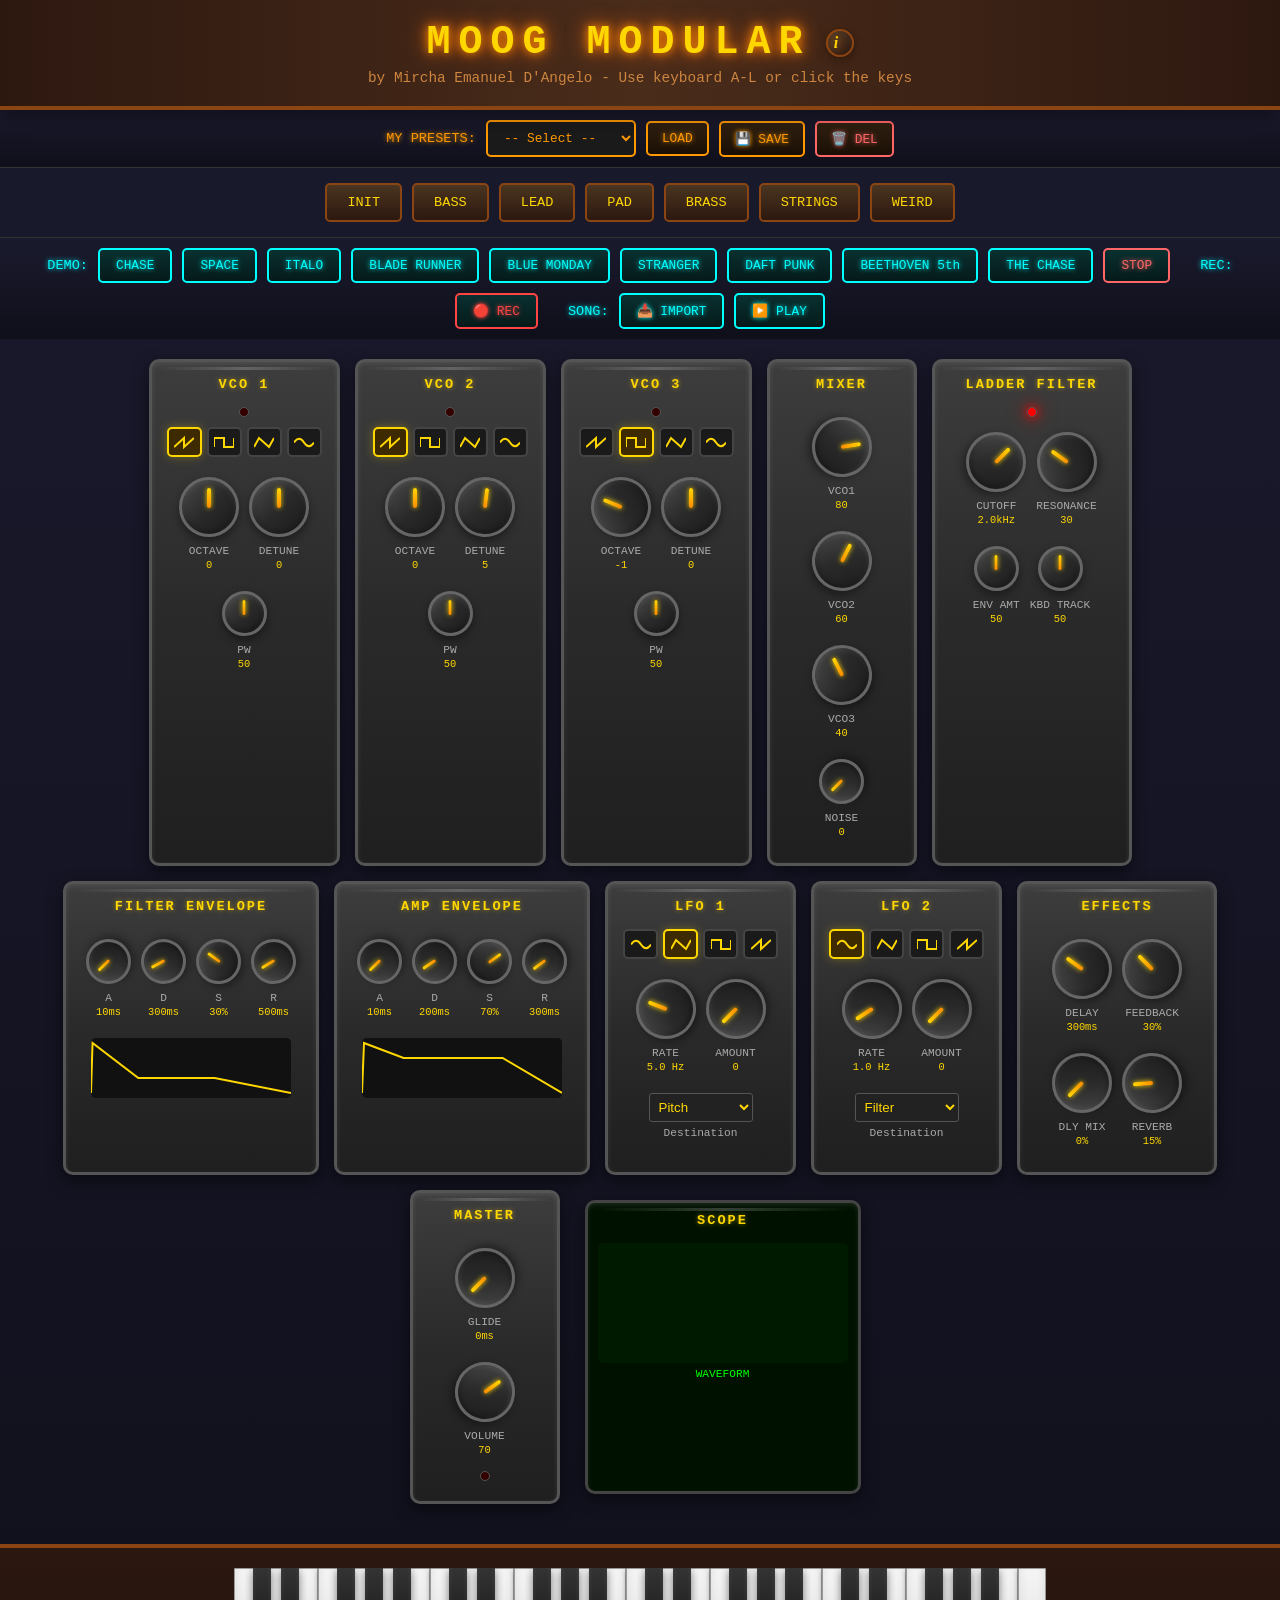
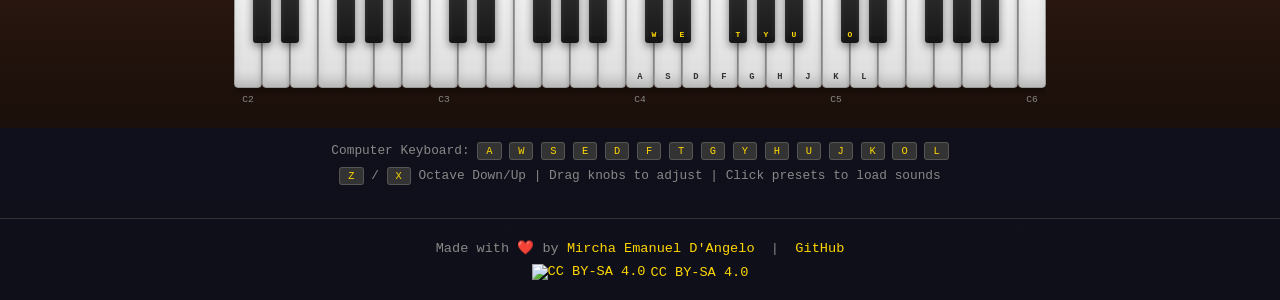
==== index.html @ 8c057f15 "Add THE CHASE demo track by Giorgio Moroder Converted from MIDI file, extracted bass guitar track (9" ====
<!DOCTYPE html>
<html lang="it">
<head>
    <meta charset="UTF-8">
    <meta name="viewport" content="width=device-width, initial-scale=1.0">
    <title>MOOG MODULAR by Mircha Emanuel D'Angelo</title>
    <meta name="description" content="A virtual Moog Modular Synthesizer with 3 VCOs, ladder filter, ADSR envelopes, LFOs and effects. Made with ❤️ by Mircha Emanuel D'Angelo.">
    <meta name="author" content="Mircha Emanuel D'Angelo">

    <!-- Open Graph / Facebook -->
    <meta property="og:type" content="website">
    <meta property="og:title" content="MOOG MODULAR by Mircha Emanuel D'Angelo">
    <meta property="og:description" content="A virtual Moog Modular Synthesizer with 3 VCOs, ladder filter, ADSR envelopes, LFOs and effects. Made with ❤️ by Mircha Emanuel D'Angelo.">
    <meta property="og:site_name" content="MOOG MODULAR">

    <!-- Twitter -->
    <meta name="twitter:card" content="summary_large_image">
    <meta name="twitter:title" content="MOOG MODULAR by Mircha Emanuel D'Angelo">
    <meta name="twitter:description" content="A virtual Moog Modular Synthesizer with 3 VCOs, ladder filter, ADSR envelopes, LFOs and effects. Made with ❤️ by Mircha Emanuel D'Angelo.">

    <!-- Schema.org -->
    <script type="application/ld+json">
    {
        "@context": "https://schema.org",
        "@type": "WebApplication",
        "name": "Moog Modular Synthesizer",
        "description": "A virtual Moog Modular Synthesizer with 3 VCOs, ladder filter, ADSR envelopes, LFOs and effects.",
        "applicationCategory": "MultimediaApplication",
        "operatingSystem": "Any",
        "author": {
            "@type": "Person",
            "name": "Mircha Emanuel D'Angelo",
            "url": "https://a80.it"
        },
        "creator": {
            "@type": "Person",
            "name": "Mircha Emanuel D'Angelo",
            "url": "https://a80.it"
        }
    }
    </script>

    <!-- Styles -->
    <link rel="stylesheet" href="css/styles.css">
</head>
<body>
    <div class="header">
        <h1>MOOG MODULAR <a href="https://a80.it/blog/web-audio-api-building-a-moog-style-modular-synthesizer-in-javascript" target="_blank" class="info-btn" title="Read the article about this project">i</a></h1>
        <p>by Mircha Emanuel D'Angelo - Use keyboard A-L or click the keys</p>
    </div>

    <canvas id="patch-canvas"></canvas>

    <div class="preset-manager">
        <span class="preset-manager-label">MY PRESETS:</span>
        <select class="preset-select" id="user-presets">
            <option value="">-- Select --</option>
        </select>
        <button class="preset-manager-btn" id="load-preset-btn">LOAD</button>
        <button class="preset-manager-btn" id="save-preset-btn">💾 SAVE</button>
        <button class="preset-manager-btn delete-btn" id="delete-preset-btn">🗑️ DEL</button>
    </div>

    <div class="preset-section">
        <button class="preset-btn" onclick="loadPreset('init')">INIT</button>
        <button class="preset-btn" onclick="loadPreset('bass')">BASS</button>
        <button class="preset-btn" onclick="loadPreset('lead')">LEAD</button>
        <button class="preset-btn" onclick="loadPreset('pad')">PAD</button>
        <button class="preset-btn" onclick="loadPreset('brass')">BRASS</button>
        <button class="preset-btn" onclick="loadPreset('strings')">STRINGS</button>
        <button class="preset-btn" onclick="loadPreset('weird')">WEIRD</button>
    </div>

    <div class="demo-section">
        <span class="demo-label">DEMO:</span>
        <button class="demo-btn" data-demo="chase">CHASE</button>
        <button class="demo-btn" data-demo="space">SPACE</button>
        <button class="demo-btn" data-demo="italo">ITALO</button>
        <button class="demo-btn" data-demo="blade">BLADE RUNNER</button>
        <button class="demo-btn" data-demo="bluemonday">BLUE MONDAY</button>
        <button class="demo-btn" data-demo="stranger">STRANGER</button>
        <button class="demo-btn" data-demo="daftpunk">DAFT PUNK</button>
        <button class="demo-btn" data-demo="beethoven">BEETHOVEN 5th</button>
        <button class="demo-btn" data-demo="thechase">THE CHASE</button>
        <button class="demo-btn stop-btn" id="stop-demo">STOP</button>
        <span class="demo-label" style="margin-left: 20px;">REC:</span>
        <button class="demo-btn rec-btn" id="rec-btn">🔴 REC</button>
        <span class="demo-label" style="margin-left: 20px;">SONG:</span>
        <button class="demo-btn" id="import-song-btn">📥 IMPORT</button>
        <button class="demo-btn" id="play-song-btn">▶️ PLAY</button>
    </div>

    <div class="synth-container">
        <!-- VCO 1 -->
        <div class="module vco-module">
            <div class="module-title">VCO 1</div>
            <div class="led green" id="vco1-led"></div>
            <div class="wave-selector">
                <button class="wave-btn active" data-vco="1" data-wave="sawtooth" title="Sawtooth">
                    <svg viewBox="0 0 20 15"><polyline points="0,12 10,3 10,12 20,3"/></svg>
                </button>
                <button class="wave-btn" data-vco="1" data-wave="square" title="Square">
                    <svg viewBox="0 0 20 15"><polyline points="0,12 0,3 10,3 10,12 20,12 20,3"/></svg>
                </button>
                <button class="wave-btn" data-vco="1" data-wave="triangle" title="Triangle">
                    <svg viewBox="0 0 20 15"><polyline points="0,12 5,3 15,12 20,3"/></svg>
                </button>
                <button class="wave-btn" data-vco="1" data-wave="sine" title="Sine">
                    <svg viewBox="0 0 20 15"><path d="M0,7.5 Q5,0 10,7.5 T20,7.5"/></svg>
                </button>
            </div>
            <div class="knob-row">
                <div class="knob-container">
                    <div class="knob" data-param="vco1-octave" data-min="-2" data-max="2" data-value="0"></div>
                    <div class="knob-label">Octave</div>
                    <div class="knob-value" id="vco1-octave-val">0</div>
                </div>
                <div class="knob-container">
                    <div class="knob" data-param="vco1-detune" data-min="-100" data-max="100" data-value="0"></div>
                    <div class="knob-label">Detune</div>
                    <div class="knob-value" id="vco1-detune-val">0</div>
                </div>
            </div>
            <div class="knob-row">
                <div class="knob-container">
                    <div class="knob small" data-param="vco1-pw" data-min="0" data-max="100" data-value="50"></div>
                    <div class="knob-label">PW</div>
                    <div class="knob-value" id="vco1-pw-val">50</div>
                </div>
            </div>
        </div>

        <!-- VCO 2 -->
        <div class="module vco-module">
            <div class="module-title">VCO 2</div>
            <div class="led green" id="vco2-led"></div>
            <div class="wave-selector">
                <button class="wave-btn active" data-vco="2" data-wave="sawtooth" title="Sawtooth">
                    <svg viewBox="0 0 20 15"><polyline points="0,12 10,3 10,12 20,3"/></svg>
                </button>
                <button class="wave-btn" data-vco="2" data-wave="square" title="Square">
                    <svg viewBox="0 0 20 15"><polyline points="0,12 0,3 10,3 10,12 20,12 20,3"/></svg>
                </button>
                <button class="wave-btn" data-vco="2" data-wave="triangle" title="Triangle">
                    <svg viewBox="0 0 20 15"><polyline points="0,12 5,3 15,12 20,3"/></svg>
                </button>
                <button class="wave-btn" data-vco="2" data-wave="sine" title="Sine">
                    <svg viewBox="0 0 20 15"><path d="M0,7.5 Q5,0 10,7.5 T20,7.5"/></svg>
                </button>
            </div>
            <div class="knob-row">
                <div class="knob-container">
                    <div class="knob" data-param="vco2-octave" data-min="-2" data-max="2" data-value="0"></div>
                    <div class="knob-label">Octave</div>
                    <div class="knob-value" id="vco2-octave-val">0</div>
                </div>
                <div class="knob-container">
                    <div class="knob" data-param="vco2-detune" data-min="-100" data-max="100" data-value="5"></div>
                    <div class="knob-label">Detune</div>
                    <div class="knob-value" id="vco2-detune-val">5</div>
                </div>
            </div>
            <div class="knob-row">
                <div class="knob-container">
                    <div class="knob small" data-param="vco2-pw" data-min="0" data-max="100" data-value="50"></div>
                    <div class="knob-label">PW</div>
                    <div class="knob-value" id="vco2-pw-val">50</div>
                </div>
            </div>
        </div>

        <!-- VCO 3 -->
        <div class="module vco-module">
            <div class="module-title">VCO 3</div>
            <div class="led green" id="vco3-led"></div>
            <div class="wave-selector">
                <button class="wave-btn" data-vco="3" data-wave="sawtooth" title="Sawtooth">
                    <svg viewBox="0 0 20 15"><polyline points="0,12 10,3 10,12 20,3"/></svg>
                </button>
                <button class="wave-btn active" data-vco="3" data-wave="square" title="Square">
                    <svg viewBox="0 0 20 15"><polyline points="0,12 0,3 10,3 10,12 20,12 20,3"/></svg>
                </button>
                <button class="wave-btn" data-vco="3" data-wave="triangle" title="Triangle">
                    <svg viewBox="0 0 20 15"><polyline points="0,12 5,3 15,12 20,3"/></svg>
                </button>
                <button class="wave-btn" data-vco="3" data-wave="sine" title="Sine">
                    <svg viewBox="0 0 20 15"><path d="M0,7.5 Q5,0 10,7.5 T20,7.5"/></svg>
                </button>
            </div>
            <div class="knob-row">
                <div class="knob-container">
                    <div class="knob" data-param="vco3-octave" data-min="-2" data-max="2" data-value="-1"></div>
                    <div class="knob-label">Octave</div>
                    <div class="knob-value" id="vco3-octave-val">-1</div>
                </div>
                <div class="knob-container">
                    <div class="knob" data-param="vco3-detune" data-min="-100" data-max="100" data-value="0"></div>
                    <div class="knob-label">Detune</div>
                    <div class="knob-value" id="vco3-detune-val">0</div>
                </div>
            </div>
            <div class="knob-row">
                <div class="knob-container">
                    <div class="knob small" data-param="vco3-pw" data-min="0" data-max="100" data-value="50"></div>
                    <div class="knob-label">PW</div>
                    <div class="knob-value" id="vco3-pw-val">50</div>
                </div>
            </div>
        </div>

        <!-- Mixer -->
        <div class="module mixer-module">
            <div class="module-title">MIXER</div>
            <div class="knob-row">
                <div class="knob-container">
                    <div class="knob" data-param="mix1" data-min="0" data-max="100" data-value="80"></div>
                    <div class="knob-label">VCO1</div>
                    <div class="knob-value" id="mix1-val">80</div>
                </div>
            </div>
            <div class="knob-row">
                <div class="knob-container">
                    <div class="knob" data-param="mix2" data-min="0" data-max="100" data-value="60"></div>
                    <div class="knob-label">VCO2</div>
                    <div class="knob-value" id="mix2-val">60</div>
                </div>
            </div>
            <div class="knob-row">
                <div class="knob-container">
                    <div class="knob" data-param="mix3" data-min="0" data-max="100" data-value="40"></div>
                    <div class="knob-label">VCO3</div>
                    <div class="knob-value" id="mix3-val">40</div>
                </div>
            </div>
            <div class="knob-row">
                <div class="knob-container">
                    <div class="knob small" data-param="noise" data-min="0" data-max="100" data-value="0"></div>
                    <div class="knob-label">Noise</div>
                    <div class="knob-value" id="noise-val">0</div>
                </div>
            </div>
        </div>

        <!-- Filter -->
        <div class="module filter-module">
            <div class="module-title">LADDER FILTER</div>
            <div class="led on" id="filter-led"></div>
            <div class="knob-row">
                <div class="knob-container">
                    <div class="knob" data-param="cutoff" data-min="20" data-max="20000" data-value="2000" data-log="true"></div>
                    <div class="knob-label">Cutoff</div>
                    <div class="knob-value" id="cutoff-val">2000 Hz</div>
                </div>
                <div class="knob-container">
                    <div class="knob" data-param="resonance" data-min="0" data-max="100" data-value="30"></div>
                    <div class="knob-label">Resonance</div>
                    <div class="knob-value" id="resonance-val">30</div>
                </div>
            </div>
            <div class="knob-row">
                <div class="knob-container">
                    <div class="knob small" data-param="filter-env" data-min="0" data-max="100" data-value="50"></div>
                    <div class="knob-label">Env Amt</div>
                    <div class="knob-value" id="filter-env-val">50</div>
                </div>
                <div class="knob-container">
                    <div class="knob small" data-param="filter-kbd" data-min="0" data-max="100" data-value="50"></div>
                    <div class="knob-label">Kbd Track</div>
                    <div class="knob-value" id="filter-kbd-val">50</div>
                </div>
            </div>
        </div>

        <!-- Filter ADSR -->
        <div class="module adsr-module">
            <div class="module-title">FILTER ENVELOPE</div>
            <div class="knob-row">
                <div class="knob-container">
                    <div class="knob small" data-param="f-attack" data-min="0" data-max="5000" data-value="10"></div>
                    <div class="knob-label">A</div>
                    <div class="knob-value" id="f-attack-val">10ms</div>
                </div>
                <div class="knob-container">
                    <div class="knob small" data-param="f-decay" data-min="0" data-max="5000" data-value="300"></div>
                    <div class="knob-label">D</div>
                    <div class="knob-value" id="f-decay-val">300ms</div>
                </div>
                <div class="knob-container">
                    <div class="knob small" data-param="f-sustain" data-min="0" data-max="100" data-value="30"></div>
                    <div class="knob-label">S</div>
                    <div class="knob-value" id="f-sustain-val">30%</div>
                </div>
                <div class="knob-container">
                    <div class="knob small" data-param="f-release" data-min="0" data-max="10000" data-value="500"></div>
                    <div class="knob-label">R</div>
                    <div class="knob-value" id="f-release-val">500ms</div>
                </div>
            </div>
            <canvas id="filter-env-display" width="200" height="60" style="display:block;margin:10px auto;background:#111;border-radius:5px;"></canvas>
        </div>

        <!-- Amp ADSR -->
        <div class="module adsr-module">
            <div class="module-title">AMP ENVELOPE</div>
            <div class="knob-row">
                <div class="knob-container">
                    <div class="knob small" data-param="a-attack" data-min="0" data-max="5000" data-value="10"></div>
                    <div class="knob-label">A</div>
                    <div class="knob-value" id="a-attack-val">10ms</div>
                </div>
                <div class="knob-container">
                    <div class="knob small" data-param="a-decay" data-min="0" data-max="5000" data-value="200"></div>
                    <div class="knob-label">D</div>
                    <div class="knob-value" id="a-decay-val">200ms</div>
                </div>
                <div class="knob-container">
                    <div class="knob small" data-param="a-sustain" data-min="0" data-max="100" data-value="70"></div>
                    <div class="knob-label">S</div>
                    <div class="knob-value" id="a-sustain-val">70%</div>
                </div>
                <div class="knob-container">
                    <div class="knob small" data-param="a-release" data-min="0" data-max="10000" data-value="300"></div>
                    <div class="knob-label">R</div>
                    <div class="knob-value" id="a-release-val">300ms</div>
                </div>
            </div>
            <canvas id="amp-env-display" width="200" height="60" style="display:block;margin:10px auto;background:#111;border-radius:5px;"></canvas>
        </div>

        <!-- LFO 1 -->
        <div class="module lfo-module">
            <div class="module-title">LFO 1</div>
            <div class="wave-selector">
                <button class="wave-btn" data-lfo="1" data-wave="sine" title="Sine">
                    <svg viewBox="0 0 20 15"><path d="M0,7.5 Q5,0 10,7.5 T20,7.5"/></svg>
                </button>
                <button class="wave-btn active" data-lfo="1" data-wave="triangle" title="Triangle">
                    <svg viewBox="0 0 20 15"><polyline points="0,12 5,3 15,12 20,3"/></svg>
                </button>
                <button class="wave-btn" data-lfo="1" data-wave="square" title="Square">
                    <svg viewBox="0 0 20 15"><polyline points="0,12 0,3 10,3 10,12 20,12 20,3"/></svg>
                </button>
                <button class="wave-btn" data-lfo="1" data-wave="sawtooth" title="Sawtooth">
                    <svg viewBox="0 0 20 15"><polyline points="0,12 10,3 10,12 20,3"/></svg>
                </button>
            </div>
            <div class="knob-row">
                <div class="knob-container">
                    <div class="knob" data-param="lfo1-rate" data-min="0.1" data-max="20" data-value="5"></div>
                    <div class="knob-label">Rate</div>
                    <div class="knob-value" id="lfo1-rate-val">5 Hz</div>
                </div>
                <div class="knob-container">
                    <div class="knob" data-param="lfo1-amount" data-min="0" data-max="100" data-value="0"></div>
                    <div class="knob-label">Amount</div>
                    <div class="knob-value" id="lfo1-amount-val">0</div>
                </div>
            </div>
            <div class="slider-container">
                <select id="lfo1-dest" style="background:#222;color:#ffd700;border:1px solid #555;padding:5px;border-radius:3px;">
                    <option value="pitch">Pitch</option>
                    <option value="filter">Filter</option>
                    <option value="amp">Amp</option>
                    <option value="pw">Pulse Width</option>
                </select>
                <div class="slider-label">Destination</div>
            </div>
        </div>

        <!-- LFO 2 -->
        <div class="module lfo-module">
            <div class="module-title">LFO 2</div>
            <div class="wave-selector">
                <button class="wave-btn active" data-lfo="2" data-wave="sine" title="Sine">
                    <svg viewBox="0 0 20 15"><path d="M0,7.5 Q5,0 10,7.5 T20,7.5"/></svg>
                </button>
                <button class="wave-btn" data-lfo="2" data-wave="triangle" title="Triangle">
                    <svg viewBox="0 0 20 15"><polyline points="0,12 5,3 15,12 20,3"/></svg>
                </button>
                <button class="wave-btn" data-lfo="2" data-wave="square" title="Square">
                    <svg viewBox="0 0 20 15"><polyline points="0,12 0,3 10,3 10,12 20,12 20,3"/></svg>
                </button>
                <button class="wave-btn" data-lfo="2" data-wave="sawtooth" title="Sawtooth">
                    <svg viewBox="0 0 20 15"><polyline points="0,12 10,3 10,12 20,3"/></svg>
                </button>
            </div>
            <div class="knob-row">
                <div class="knob-container">
                    <div class="knob" data-param="lfo2-rate" data-min="0.1" data-max="20" data-value="1"></div>
                    <div class="knob-label">Rate</div>
                    <div class="knob-value" id="lfo2-rate-val">1 Hz</div>
                </div>
                <div class="knob-container">
                    <div class="knob" data-param="lfo2-amount" data-min="0" data-max="100" data-value="0"></div>
                    <div class="knob-label">Amount</div>
                    <div class="knob-value" id="lfo2-amount-val">0</div>
                </div>
            </div>
            <div class="slider-container">
                <select id="lfo2-dest" style="background:#222;color:#ffd700;border:1px solid #555;padding:5px;border-radius:3px;">
                    <option value="filter">Filter</option>
                    <option value="pitch">Pitch</option>
                    <option value="amp">Amp</option>
                    <option value="pw">Pulse Width</option>
                </select>
                <div class="slider-label">Destination</div>
            </div>
        </div>

        <!-- Effects -->
        <div class="module effects-module">
            <div class="module-title">EFFECTS</div>
            <div class="knob-row">
                <div class="knob-container">
                    <div class="knob" data-param="delay-time" data-min="0" data-max="1000" data-value="300"></div>
                    <div class="knob-label">Delay</div>
                    <div class="knob-value" id="delay-time-val">300ms</div>
                </div>
                <div class="knob-container">
                    <div class="knob" data-param="delay-feedback" data-min="0" data-max="90" data-value="30"></div>
                    <div class="knob-label">Feedback</div>
                    <div class="knob-value" id="delay-feedback-val">30%</div>
                </div>
            </div>
            <div class="knob-row">
                <div class="knob-container">
                    <div class="knob" data-param="delay-mix" data-min="0" data-max="100" data-value="0"></div>
                    <div class="knob-label">Dly Mix</div>
                    <div class="knob-value" id="delay-mix-val">0%</div>
                </div>
                <div class="knob-container">
                    <div class="knob" data-param="reverb-mix" data-min="0" data-max="100" data-value="15"></div>
                    <div class="knob-label">Reverb</div>
                    <div class="knob-value" id="reverb-mix-val">15%</div>
                </div>
            </div>
        </div>

        <!-- Master -->
        <div class="module master-module">
            <div class="module-title">MASTER</div>
            <div class="knob-row">
                <div class="knob-container">
                    <div class="knob" data-param="glide" data-min="0" data-max="500" data-value="0"></div>
                    <div class="knob-label">Glide</div>
                    <div class="knob-value" id="glide-val">0ms</div>
                </div>
            </div>
            <div class="knob-row">
                <div class="knob-container">
                    <div class="knob" data-param="master-vol" data-min="0" data-max="100" data-value="70"></div>
                    <div class="knob-label">Volume</div>
                    <div class="knob-value" id="master-vol-val">70</div>
                </div>
            </div>
            <div class="led green" id="master-led"></div>
        </div>

        <!-- Oscilloscope -->
        <div class="module oscilloscope">
            <div class="module-title">SCOPE</div>
            <canvas id="scope" width="250" height="120"></canvas>
            <div class="scope-label">WAVEFORM</div>
        </div>
    </div>

    <!-- Keyboard -->
    <div class="keyboard-container">
        <div class="keyboard" id="keyboard"></div>
    </div>

    <div class="info-panel">
        <p>Computer Keyboard: <kbd>A</kbd> <kbd>W</kbd> <kbd>S</kbd> <kbd>E</kbd> <kbd>D</kbd> <kbd>F</kbd> <kbd>T</kbd> <kbd>G</kbd> <kbd>Y</kbd> <kbd>H</kbd> <kbd>U</kbd> <kbd>J</kbd> <kbd>K</kbd> <kbd>O</kbd> <kbd>L</kbd></p>
        <p style="margin-top:10px;"><kbd>Z</kbd> / <kbd>X</kbd> Octave Down/Up | Drag knobs to adjust | Click presets to load sounds</p>
    </div>

    <footer>
        Made with ❤️ by <a href="https://a80.it" target="_blank">Mircha Emanuel D'Angelo</a>
        &nbsp;|&nbsp;
        <a href="https://github.com/mirchaemanuel/moog-modular" target="_blank">GitHub</a>
        <br>
        <a href="https://creativecommons.org/licenses/by-sa/4.0/" target="_blank" rel="license" style="display:inline-flex;align-items:center;gap:5px;margin-top:8px;">
            <img src="https://licensebuttons.net/l/by-sa/4.0/80x15.png" alt="CC BY-SA 4.0" style="border:0;">
            CC BY-SA 4.0
        </a>
    </footer>

    <!-- Main Application Script -->
    <script type="module" src="js/app.js"></script>
</body>
</html>
---- css/styles.css ----
/* Moog Modular Synthesizer - Styles */

* {
    margin: 0;
    padding: 0;
    box-sizing: border-box;
}

body {
    background: linear-gradient(180deg, #1a1a2e 0%, #0f0f1a 100%);
    min-height: 100vh;
    font-family: 'Courier New', monospace;
    color: #e0e0e0;
    overflow-x: hidden;
}

/* Header */
.header {
    text-align: center;
    padding: 20px;
    background: linear-gradient(90deg, #2d1810 0%, #4a2c1a 50%, #2d1810 100%);
    border-bottom: 4px solid #8b4513;
    box-shadow: 0 4px 20px rgba(0,0,0,0.5);
    position: relative;
}

.info-btn {
    width: 28px;
    height: 28px;
    border-radius: 50%;
    background: linear-gradient(145deg, #4a3828, #2d1810);
    border: 2px solid #8b4513;
    color: #ffd700;
    font-family: Georgia, serif;
    font-size: 16px;
    font-weight: bold;
    font-style: italic;
    cursor: pointer;
    display: flex;
    align-items: center;
    justify-content: center;
    text-decoration: none;
    transition: all 0.2s ease;
    box-shadow: 0 2px 8px rgba(0,0,0,0.4);
    line-height: 1;
    padding-left: 1px;
}

.info-btn:hover {
    background: linear-gradient(145deg, #5a4838, #3d2820);
    border-color: #ffd700;
    transform: scale(1.1);
    box-shadow: 0 0 12px rgba(255,215,0,0.4);
}

.header h1 {
    font-size: 2.5em;
    color: #ffd700;
    text-shadow: 0 0 10px #ff8c00, 0 0 20px #ff6600;
    letter-spacing: 8px;
    font-weight: bold;
    display: inline-flex;
    align-items: center;
    justify-content: center;
    gap: 15px;
}

.header p {
    color: #cd853f;
    margin-top: 5px;
    font-size: 0.9em;
}

/* Synth Container */
.synth-container {
    display: flex;
    flex-wrap: wrap;
    justify-content: center;
    gap: 15px;
    padding: 20px;
    max-width: 1600px;
    margin: 0 auto;
}

/* Module Base */
.module {
    background: linear-gradient(180deg, #3d3d3d 0%, #2a2a2a 50%, #1f1f1f 100%);
    border: 3px solid #555;
    border-radius: 10px;
    padding: 15px;
    box-shadow:
        inset 0 2px 5px rgba(255,255,255,0.1),
        0 5px 15px rgba(0,0,0,0.5);
    position: relative;
}

.module::before {
    content: '';
    position: absolute;
    top: 5px;
    left: 5px;
    right: 5px;
    height: 3px;
    background: linear-gradient(90deg, transparent, rgba(255,255,255,0.2), transparent);
    border-radius: 2px;
}

.module-title {
    text-align: center;
    color: #ffd700;
    font-size: 0.85em;
    font-weight: bold;
    margin-bottom: 15px;
    text-transform: uppercase;
    letter-spacing: 2px;
    text-shadow: 0 0 5px rgba(255,215,0,0.5);
}

/* Module Sizes */
.vco-module { min-width: 180px; }
.mixer-module { min-width: 150px; }
.filter-module { min-width: 200px; }
.adsr-module { min-width: 220px; }
.lfo-module { min-width: 180px; }
.effects-module { min-width: 200px; }
.master-module { min-width: 150px; }

/* Knob Styles */
.knob-container {
    display: flex;
    flex-direction: column;
    align-items: center;
    margin: 10px 5px;
}

.knob {
    width: 60px;
    height: 60px;
    border-radius: 50%;
    background: linear-gradient(135deg, #4a4a4a 0%, #2a2a2a 50%, #1a1a1a 100%);
    border: 3px solid #666;
    position: relative;
    cursor: pointer;
    box-shadow:
        0 4px 8px rgba(0,0,0,0.4),
        inset 0 -2px 5px rgba(0,0,0,0.3),
        inset 0 2px 5px rgba(255,255,255,0.1);
}

.knob::after {
    content: '';
    position: absolute;
    top: 8px;
    left: 50%;
    transform: translateX(-50%);
    width: 4px;
    height: 20px;
    background: linear-gradient(180deg, #ffd700, #ff8c00);
    border-radius: 2px;
    box-shadow: 0 0 5px #ffd700;
}

.knob.small {
    width: 45px;
    height: 45px;
}

.knob.small::after {
    top: 6px;
    width: 3px;
    height: 15px;
}

.knob-label {
    color: #aaa;
    font-size: 0.7em;
    margin-top: 8px;
    text-transform: uppercase;
}

.knob-value {
    color: #ffd700;
    font-size: 0.65em;
    margin-top: 2px;
}

.knob-row {
    display: flex;
    justify-content: center;
    flex-wrap: wrap;
}

/* Wave Selector Buttons */
.wave-selector {
    display: flex;
    gap: 5px;
    justify-content: center;
    margin: 10px 0;
}

.wave-btn {
    width: 35px;
    height: 30px;
    background: #1a1a1a;
    border: 2px solid #444;
    border-radius: 5px;
    cursor: pointer;
    display: flex;
    align-items: center;
    justify-content: center;
    transition: all 0.2s;
}

.wave-btn:hover {
    border-color: #ffd700;
}

.wave-btn.active {
    background: #3d2a00;
    border-color: #ffd700;
    box-shadow: 0 0 10px rgba(255,215,0,0.3);
}

.wave-btn svg {
    width: 20px;
    height: 15px;
    stroke: #ffd700;
    fill: none;
    stroke-width: 2;
}

/* LED Indicators */
.led {
    width: 10px;
    height: 10px;
    border-radius: 50%;
    background: #330000;
    border: 1px solid #555;
    margin: 5px auto;
    transition: all 0.1s;
}

.led.on {
    background: #ff0000;
    box-shadow: 0 0 10px #ff0000, 0 0 20px #ff0000;
}

.led.green.on {
    background: #00ff00;
    box-shadow: 0 0 10px #00ff00, 0 0 20px #00ff00;
}

/* Patch Points */
.patch-section {
    display: flex;
    gap: 10px;
    justify-content: center;
    margin-top: 10px;
    padding-top: 10px;
    border-top: 1px solid #444;
}

.patch-point {
    width: 20px;
    height: 20px;
    border-radius: 50%;
    background: radial-gradient(circle at 30% 30%, #333, #111);
    border: 2px solid #666;
    cursor: pointer;
    position: relative;
    transition: all 0.2s;
}

.patch-point:hover {
    border-color: #ffd700;
    box-shadow: 0 0 10px rgba(255,215,0,0.5);
}

.patch-point.connected {
    background: radial-gradient(circle at 30% 30%, #ffd700, #996600);
}

.patch-point-label {
    font-size: 0.5em;
    color: #888;
    text-align: center;
    margin-top: 2px;
}

/* Keyboard */
.keyboard-container {
    background: linear-gradient(180deg, #2d1810 0%, #1a0f0a 100%);
    padding: 20px;
    border-top: 4px solid #8b4513;
    margin-top: 20px;
    user-select: none;
    -webkit-user-select: none;
    -moz-user-select: none;
    -ms-user-select: none;
}

.keyboard {
    display: flex;
    position: relative;
    height: 140px;
    width: fit-content;
    margin: 0 auto;
    overflow-x: auto;
    padding-bottom: 20px;
}

.white-key {
    width: 28px;
    height: 120px;
    background: linear-gradient(180deg, #f5f5f5 0%, #e0e0e0 85%, #ccc 100%);
    border: 1px solid #999;
    border-radius: 0 0 4px 4px;
    cursor: pointer;
    position: relative;
    z-index: 1;
    transition: all 0.05s;
    box-shadow:
        inset 0 -5px 10px rgba(0,0,0,0.1),
        0 3px 5px rgba(0,0,0,0.3);
}

.white-key:hover {
    background: linear-gradient(180deg, #fff 0%, #f0f0f0 85%, #ddd 100%);
}

.white-key:active, .white-key.pressed {
    background: linear-gradient(180deg, #ddd 0%, #ccc 85%, #bbb 100%);
    height: 118px;
    margin-top: 2px;
}

.black-key {
    width: 18px;
    height: 75px;
    background: linear-gradient(180deg, #333 0%, #1a1a1a 90%, #000 100%);
    border-radius: 0 0 3px 3px;
    cursor: pointer;
    position: absolute;
    z-index: 2;
    top: 0;
    transition: all 0.05s;
    box-shadow:
        inset 0 -3px 5px rgba(255,255,255,0.1),
        0 3px 8px rgba(0,0,0,0.5);
}

.black-key:hover {
    background: linear-gradient(180deg, #444 0%, #2a2a2a 90%, #111 100%);
}

.black-key:active, .black-key.pressed {
    background: linear-gradient(180deg, #222 0%, #111 90%, #000 100%);
    height: 73px;
    margin-top: 2px;
}

.key-label {
    position: absolute;
    bottom: 5px;
    left: 50%;
    transform: translateX(-50%);
    font-size: 0.55em;
    font-weight: bold;
    color: #333;
    pointer-events: none;
}

.black-key .key-label {
    color: #ffd700;
    bottom: 4px;
    font-size: 0.5em;
}

.octave-marker {
    position: absolute;
    bottom: -18px;
    left: 50%;
    transform: translateX(-50%);
    font-size: 0.6em;
    color: #888;
    pointer-events: none;
}

/* Oscilloscope */
.oscilloscope {
    background: #001100;
    border: 3px solid #444;
    border-radius: 10px;
    padding: 10px;
    margin: 10px;
}

.oscilloscope canvas {
    background: #001a00;
    border-radius: 5px;
    display: block;
}

.scope-label {
    color: #00ff00;
    font-size: 0.7em;
    text-align: center;
    margin-top: 5px;
}

/* Preset Buttons */
.preset-section {
    display: flex;
    gap: 10px;
    justify-content: center;
    padding: 15px;
    flex-wrap: wrap;
}

.preset-btn {
    padding: 10px 20px;
    background: linear-gradient(180deg, #4a3520 0%, #2d1810 100%);
    border: 2px solid #8b4513;
    border-radius: 5px;
    color: #ffd700;
    cursor: pointer;
    font-family: 'Courier New', monospace;
    font-size: 0.85em;
    transition: all 0.2s;
}

.preset-btn:hover {
    background: linear-gradient(180deg, #5a4530 0%, #3d2820 100%);
    box-shadow: 0 0 15px rgba(255,215,0,0.3);
}

/* Demo Section */
.demo-section {
    display: flex;
    gap: 10px;
    justify-content: center;
    padding: 10px 15px;
    flex-wrap: wrap;
    background: linear-gradient(180deg, #1a1a2e 0%, #0f0f1a 100%);
    border-top: 1px solid #333;
}

.demo-label {
    color: #00ffff;
    font-size: 0.85em;
    display: flex;
    align-items: center;
    text-shadow: 0 0 5px #00ffff;
}

.demo-btn {
    padding: 8px 16px;
    background: linear-gradient(180deg, #0a3030 0%, #051a1a 100%);
    border: 2px solid #00ffff;
    border-radius: 5px;
    color: #00ffff;
    cursor: pointer;
    font-family: 'Courier New', monospace;
    font-size: 0.8em;
    transition: all 0.2s;
    text-shadow: 0 0 5px #00ffff;
}

.demo-btn:hover {
    background: linear-gradient(180deg, #0f4040 0%, #0a2a2a 100%);
    box-shadow: 0 0 15px rgba(0,255,255,0.4);
}

.demo-btn.playing {
    background: linear-gradient(180deg, #00ffff 0%, #008888 100%);
    color: #000;
    text-shadow: none;
    box-shadow: 0 0 20px rgba(0,255,255,0.6);
}

.demo-btn.stop-btn {
    border-color: #ff6666;
    color: #ff6666;
    text-shadow: 0 0 5px #ff6666;
}

.demo-btn.stop-btn:hover {
    background: linear-gradient(180deg, #400a0a 0%, #1a0505 100%);
    box-shadow: 0 0 15px rgba(255,102,102,0.4);
}

/* Recording Button */
.demo-btn.rec-btn {
    border-color: #ff4444;
    color: #ff4444;
    text-shadow: 0 0 5px #ff4444;
}

.demo-btn.rec-btn:hover {
    background: linear-gradient(180deg, #400a0a 0%, #1a0505 100%);
    box-shadow: 0 0 15px rgba(255,68,68,0.4);
}

.demo-btn.rec-btn.recording {
    background: linear-gradient(180deg, #ff4444 0%, #cc0000 100%);
    color: #fff;
    text-shadow: none;
    animation: pulse-rec 1s infinite;
}

@keyframes pulse-rec {
    0%, 100% { box-shadow: 0 0 10px rgba(255,68,68,0.6); }
    50% { box-shadow: 0 0 25px rgba(255,68,68,0.9); }
}

/* Preset Manager Section */
.preset-manager {
    display: flex;
    gap: 10px;
    justify-content: center;
    align-items: center;
    padding: 10px 15px;
    flex-wrap: wrap;
    background: linear-gradient(180deg, #1a1a2e 0%, #0f0f1a 100%);
    border-bottom: 1px solid #333;
}

.preset-manager-label {
    color: #ff9900;
    font-size: 0.85em;
    text-shadow: 0 0 5px #ff9900;
}

.preset-select {
    background: #1a1a1a;
    color: #ff9900;
    border: 2px solid #ff9900;
    border-radius: 5px;
    padding: 8px 12px;
    font-family: 'Courier New', monospace;
    font-size: 0.8em;
    min-width: 150px;
    cursor: pointer;
}

.preset-select:focus {
    outline: none;
    box-shadow: 0 0 10px rgba(255,153,0,0.4);
}

.preset-manager-btn {
    padding: 8px 14px;
    background: linear-gradient(180deg, #302010 0%, #1a0f05 100%);
    border: 2px solid #ff9900;
    border-radius: 5px;
    color: #ff9900;
    cursor: pointer;
    font-family: 'Courier New', monospace;
    font-size: 0.8em;
    transition: all 0.2s;
    text-shadow: 0 0 5px #ff9900;
}

.preset-manager-btn:hover {
    background: linear-gradient(180deg, #403020 0%, #2a1f15 100%);
    box-shadow: 0 0 15px rgba(255,153,0,0.4);
}

.preset-manager-btn.delete-btn {
    border-color: #ff6666;
    color: #ff6666;
    text-shadow: 0 0 5px #ff6666;
}

.preset-manager-btn.delete-btn:hover {
    background: linear-gradient(180deg, #400a0a 0%, #1a0505 100%);
    box-shadow: 0 0 15px rgba(255,102,102,0.4);
}

/* Info Panel */
.info-panel {
    text-align: center;
    padding: 15px;
    color: #888;
    font-size: 0.8em;
}

.info-panel kbd {
    background: #333;
    padding: 2px 8px;
    border-radius: 3px;
    border: 1px solid #555;
    color: #ffd700;
}

/* Patch Cables Canvas */
#patch-canvas {
    position: fixed;
    top: 0;
    left: 0;
    width: 100%;
    height: 100%;
    pointer-events: none;
    z-index: 1000;
}

/* Glide Control */
.slider-container {
    display: flex;
    flex-direction: column;
    align-items: center;
    margin: 10px;
}

.vertical-slider {
    -webkit-appearance: none;
    width: 80px;
    height: 8px;
    background: linear-gradient(90deg, #1a1a1a, #333);
    border-radius: 4px;
    outline: none;
    border: 1px solid #555;
}

.vertical-slider::-webkit-slider-thumb {
    -webkit-appearance: none;
    width: 20px;
    height: 25px;
    background: linear-gradient(180deg, #666, #333);
    border: 2px solid #888;
    border-radius: 3px;
    cursor: pointer;
}

.slider-label {
    color: #aaa;
    font-size: 0.7em;
    margin-top: 5px;
}

/* Sequencer */
.sequencer-module {
    min-width: 400px;
}

.sequencer-grid {
    display: flex;
    gap: 5px;
    justify-content: center;
    flex-wrap: wrap;
}

.seq-step {
    width: 40px;
    height: 50px;
    background: #1a1a1a;
    border: 2px solid #444;
    border-radius: 5px;
    cursor: pointer;
    display: flex;
    flex-direction: column;
    align-items: center;
    justify-content: center;
    transition: all 0.1s;
}

.seq-step.active {
    border-color: #ffd700;
    background: #2a2000;
}

.seq-step.current {
    box-shadow: 0 0 15px #ffd700;
}

.seq-step input {
    width: 30px;
    background: transparent;
    border: none;
    color: #ffd700;
    text-align: center;
    font-size: 0.8em;
}

.transport {
    display: flex;
    gap: 10px;
    justify-content: center;
    margin-top: 15px;
}

.transport-btn {
    width: 50px;
    height: 40px;
    background: linear-gradient(180deg, #333, #1a1a1a);
    border: 2px solid #555;
    border-radius: 5px;
    cursor: pointer;
    display: flex;
    align-items: center;
    justify-content: center;
    transition: all 0.2s;
}

.transport-btn:hover {
    border-color: #ffd700;
}

.transport-btn.playing {
    background: linear-gradient(180deg, #003300, #001a00);
    border-color: #00ff00;
}

.transport-btn svg {
    width: 20px;
    height: 20px;
    fill: #ffd700;
}

/* Footer */
footer {
    text-align: center;
    padding: 20px;
    color: #888;
    font-size: 0.85em;
    border-top: 1px solid #333;
    margin-top: 20px;
}

footer a {
    color: #ffd700;
    text-decoration: none;
}

footer a:hover {
    text-decoration: underline;
}
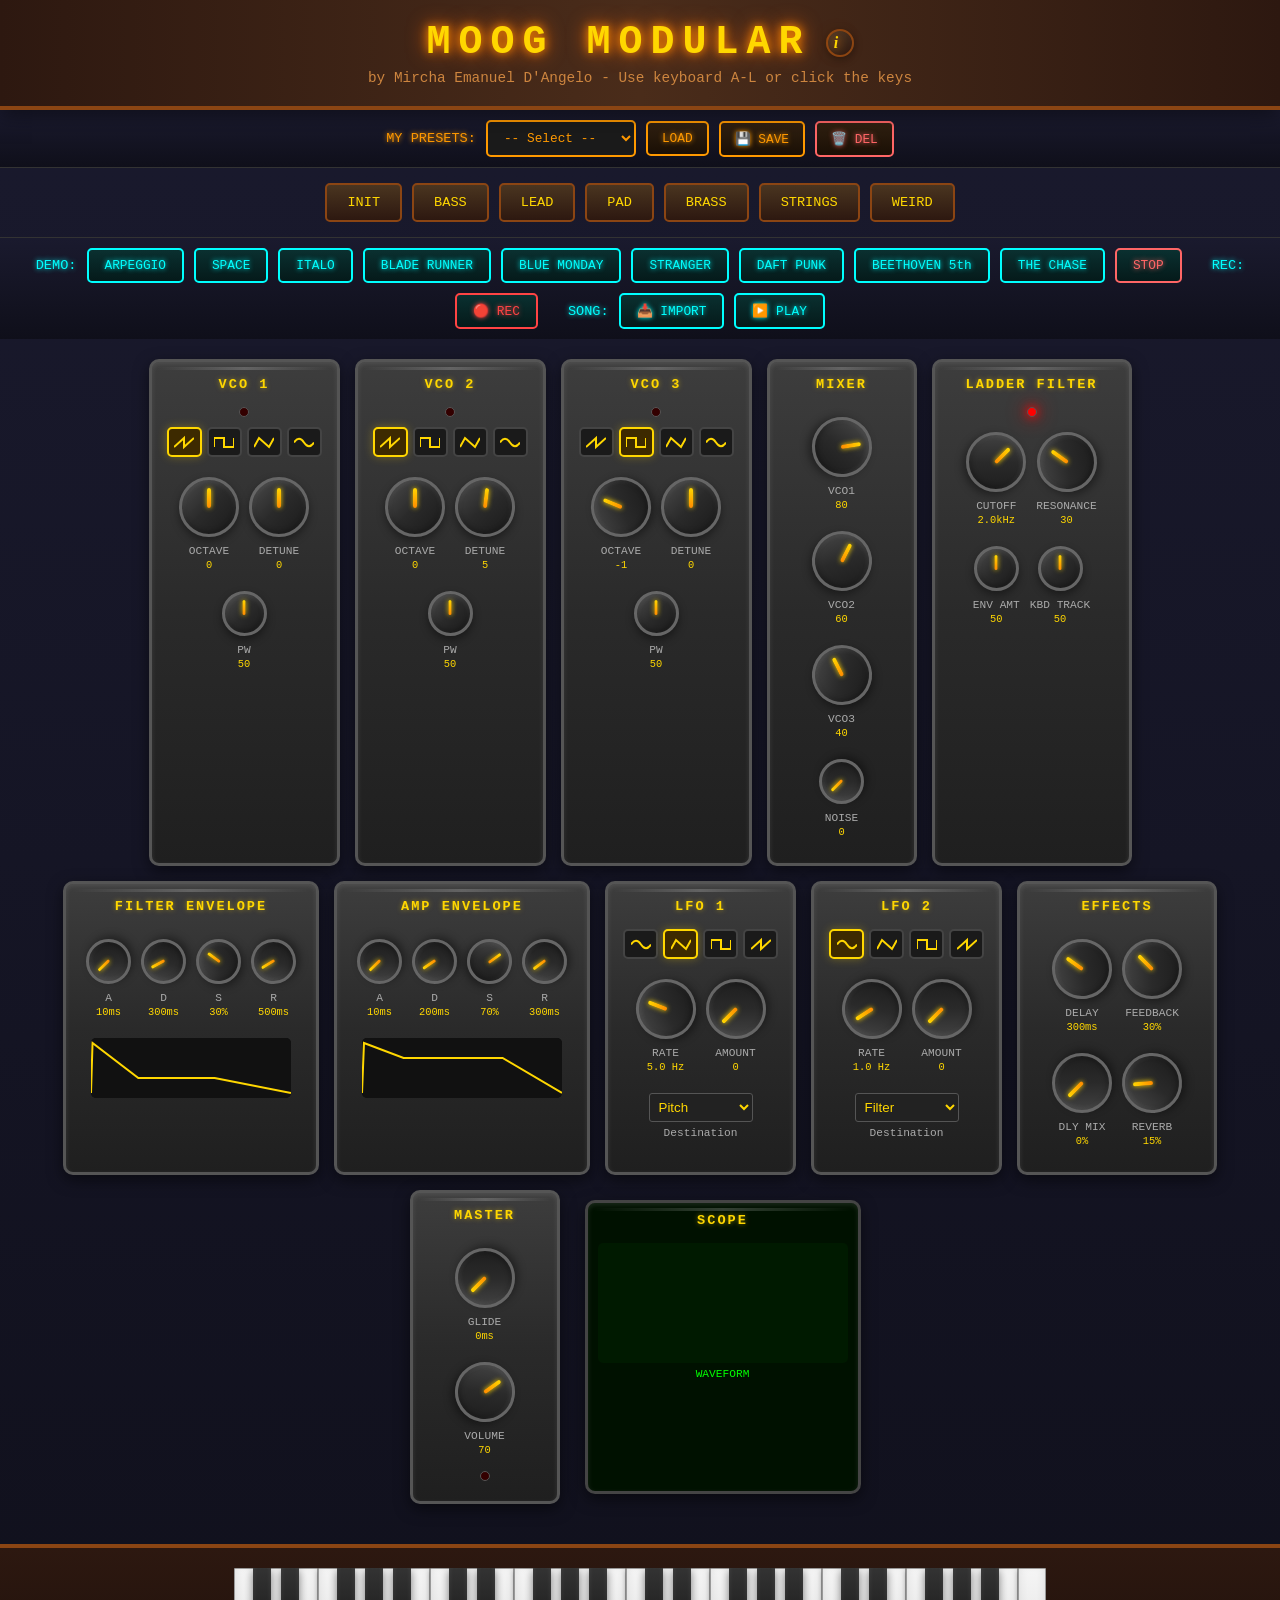
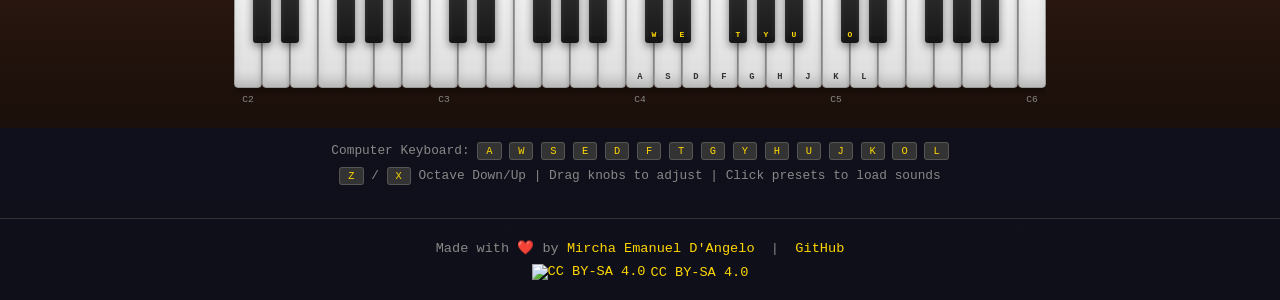
==== commit 3046a2a5: "Rename 'chase' demo to 'arpeggio' to avoid confusion with THE CHASE" ====
--- a/index.html
+++ b/index.html
@@ -73,7 +73,7 @@
 
     <div class="demo-section">
         <span class="demo-label">DEMO:</span>
-        <button class="demo-btn" data-demo="chase">CHASE</button>
+        <button class="demo-btn" data-demo="arpeggio">ARPEGGIO</button>
         <button class="demo-btn" data-demo="space">SPACE</button>
         <button class="demo-btn" data-demo="italo">ITALO</button>
         <button class="demo-btn" data-demo="blade">BLADE RUNNER</button>
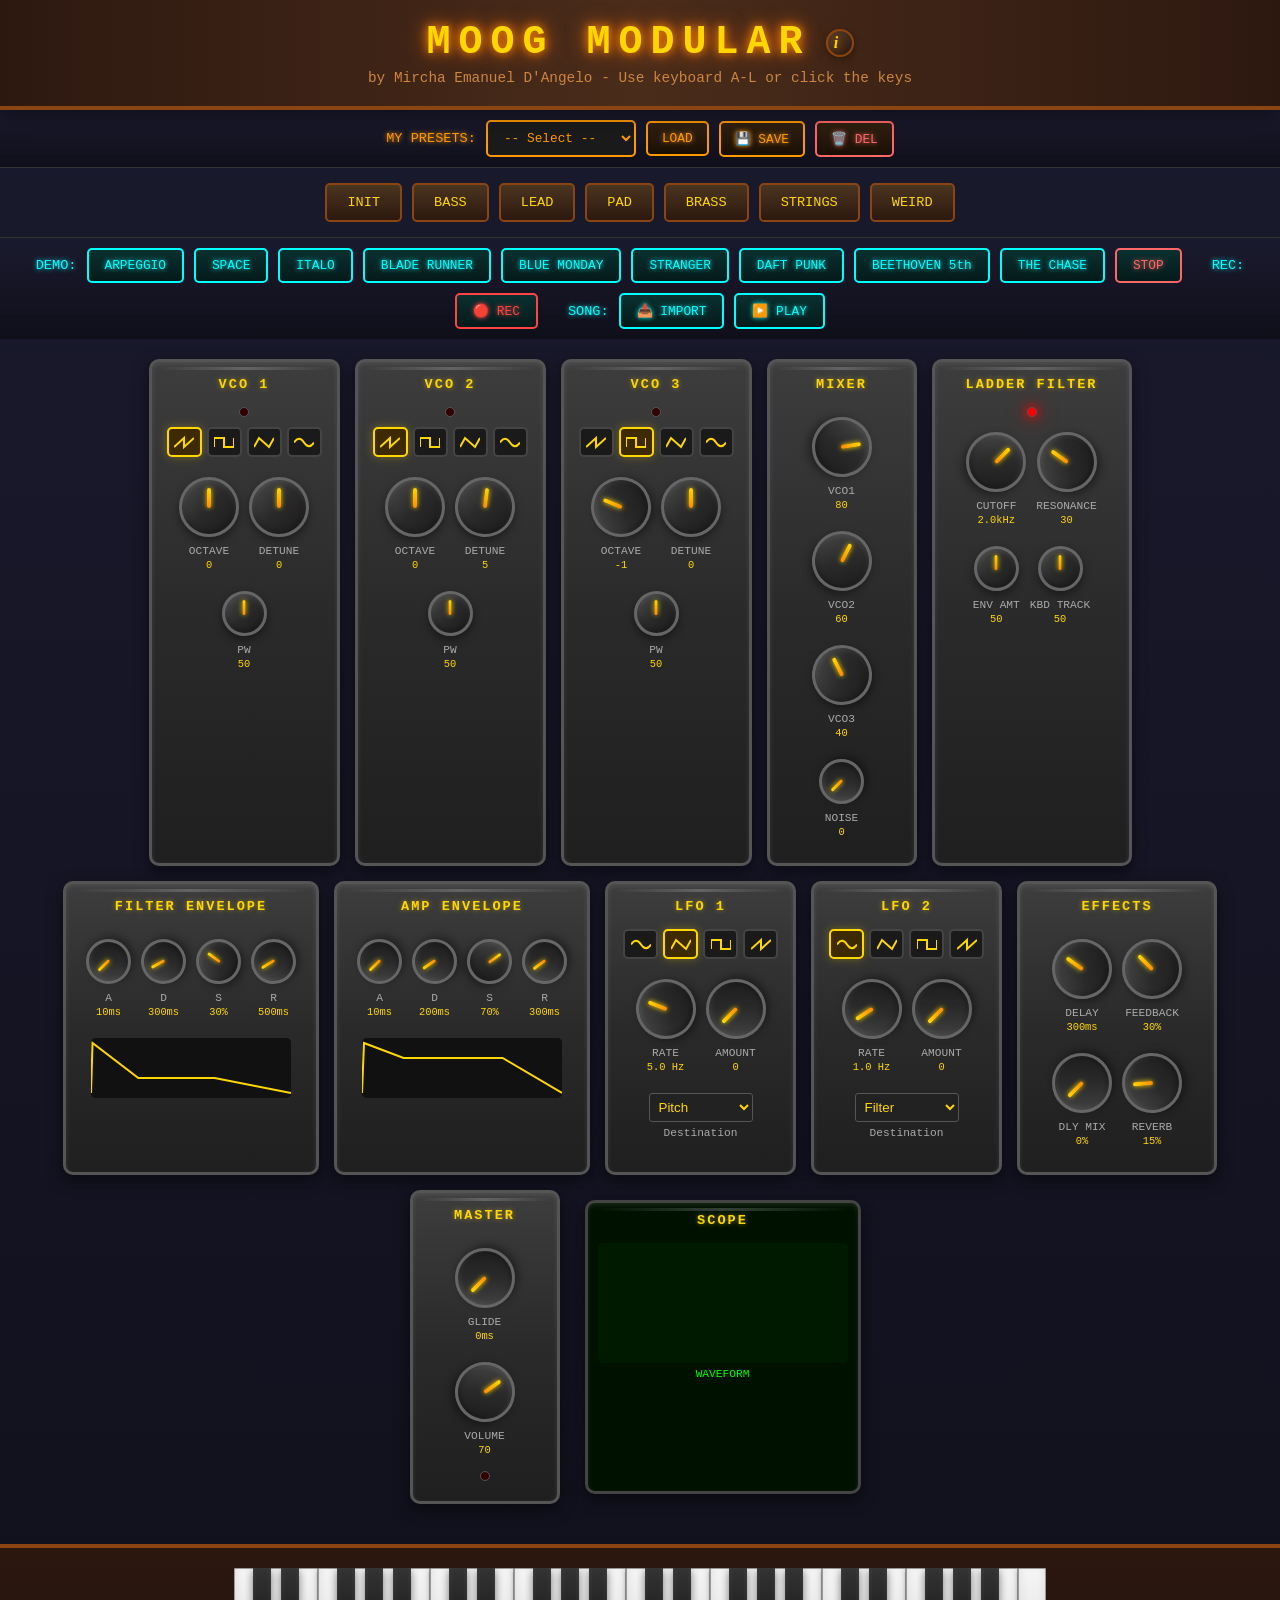
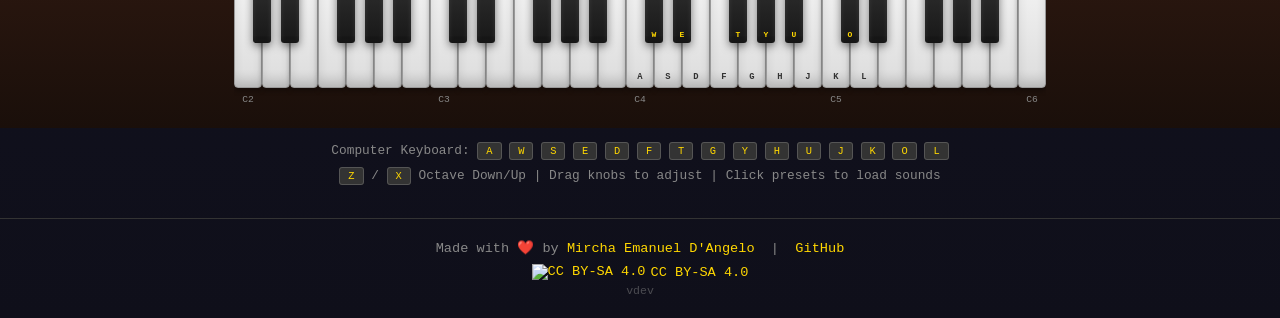
==== commit c980053f: "Add version display in footer from git tags - Footer shows version read from version.json - build.sh" ====
--- a/index.html
+++ b/index.html
@@ -483,7 +483,14 @@
             <img src="https://licensebuttons.net/l/by-sa/4.0/80x15.png" alt="CC BY-SA 4.0" style="border:0;">
             CC BY-SA 4.0
         </a>
+        <br>
+        <span id="app-version" style="opacity:0.5;font-size:0.85em;margin-top:4px;display:inline-block;"></span>
     </footer>
+    <script>
+        fetch('version.json').then(r=>r.json()).then(d=>{
+            document.getElementById('app-version').textContent='v'+d.version;
+        }).catch(()=>{});
+    </script>
 
     <!-- Main Application Script -->
     <script type="module" src="js/app.js"></script>
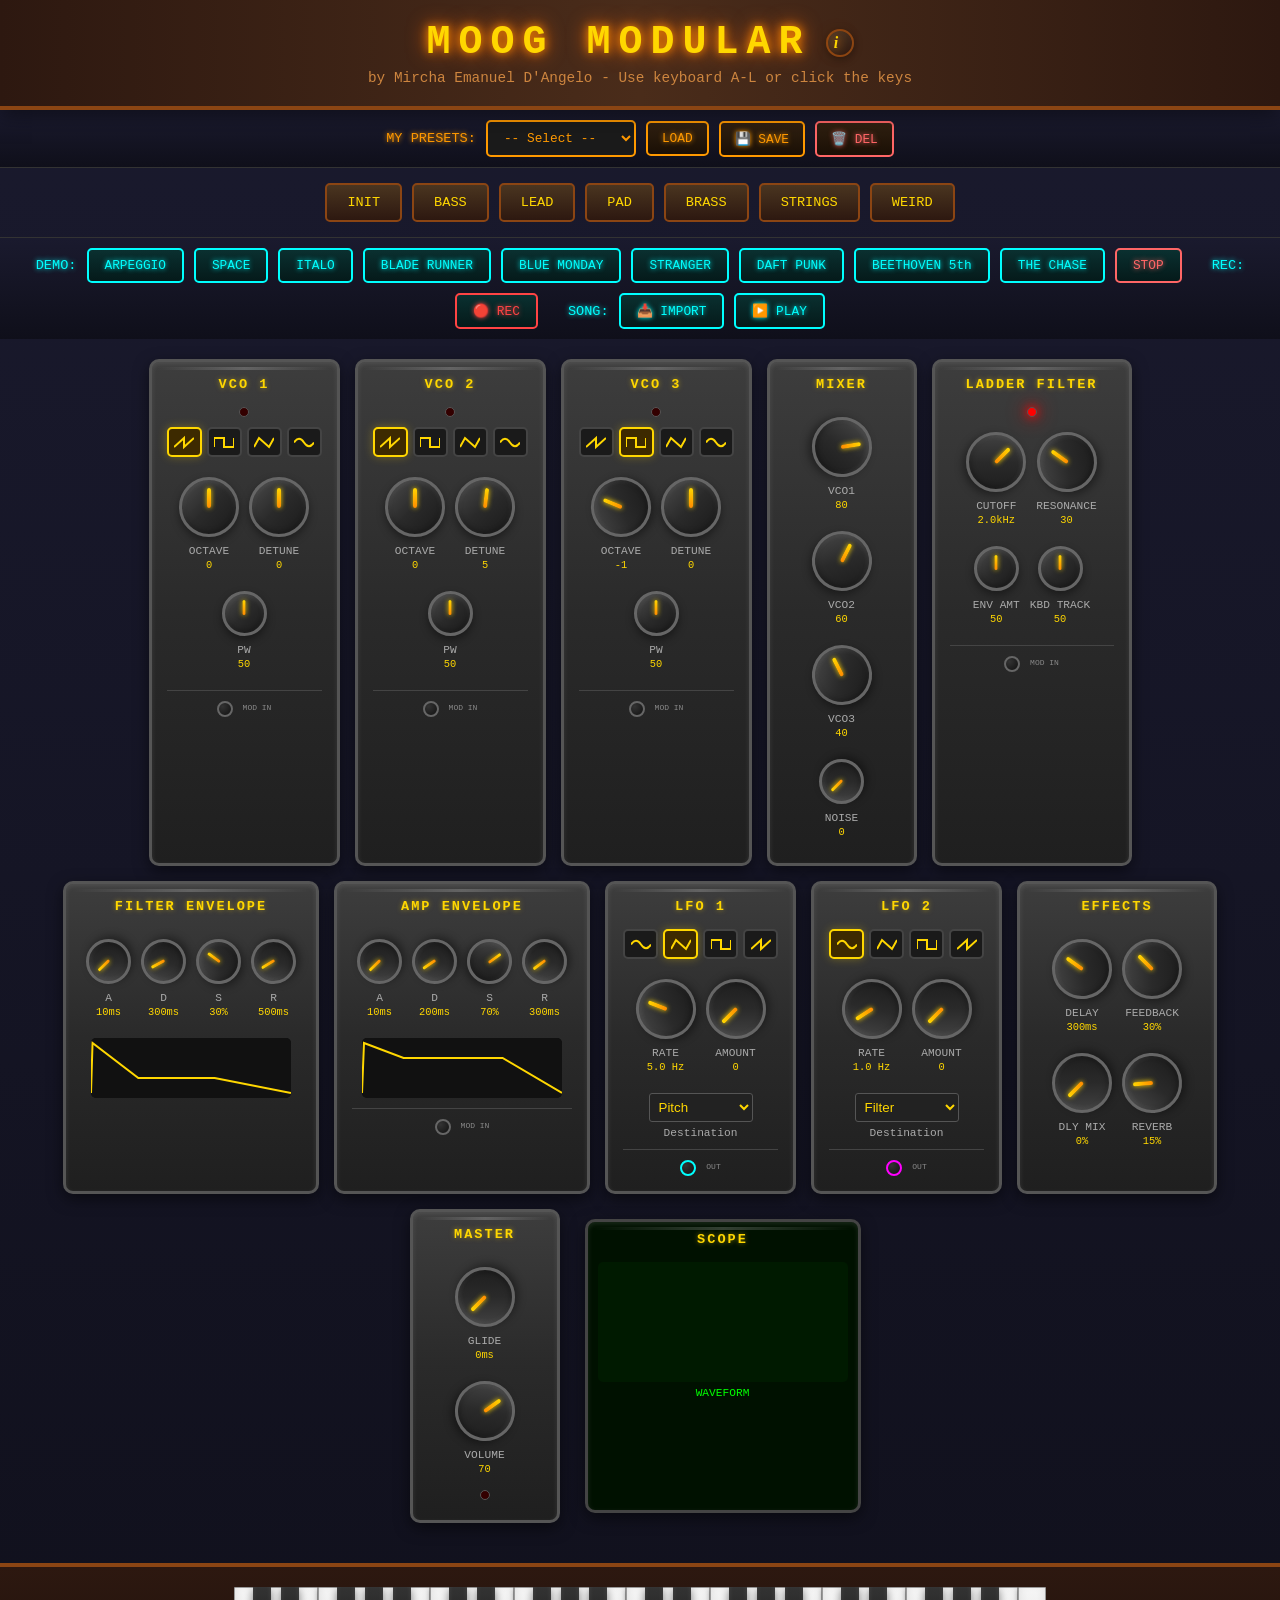
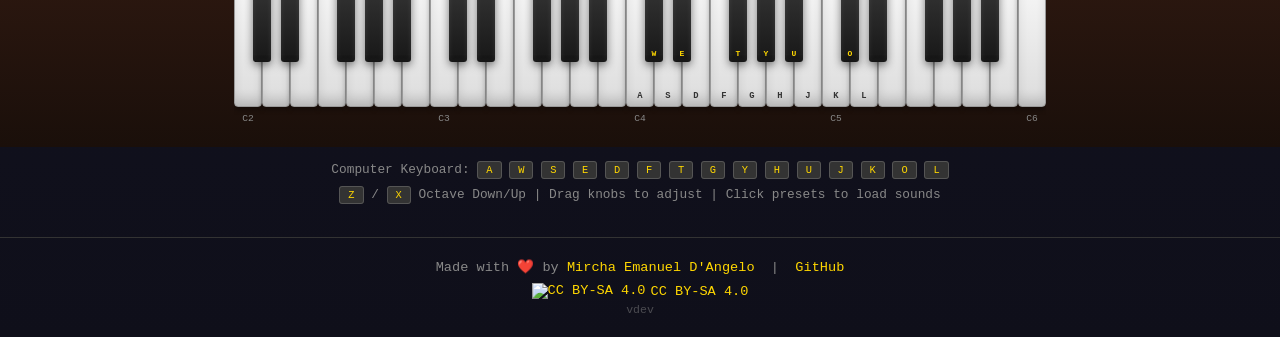
==== commit b5b6b69d: "feat: add patch point elements and styles to modules" ====
--- a/index.html
+++ b/index.html
@@ -3,6 +3,7 @@
 <head>
     <meta charset="UTF-8">
     <meta name="viewport" content="width=device-width, initial-scale=1.0">
+    <meta name="theme-color" content="#1a1a2e">
     <title>MOOG MODULAR by Mircha Emanuel D'Angelo</title>
     <meta name="description" content="A virtual Moog Modular Synthesizer with 3 VCOs, ladder filter, ADSR envelopes, LFOs and effects. Made with ❤️ by Mircha Emanuel D'Angelo.">
     <meta name="author" content="Mircha Emanuel D'Angelo">
@@ -40,6 +41,9 @@
     }
     </script>
 
+    <!-- PWA -->
+    <link rel="manifest" href="manifest.json">
+
     <!-- Styles -->
     <link rel="stylesheet" href="css/styles.css">
 </head>
@@ -62,13 +66,13 @@
     </div>
 
     <div class="preset-section">
-        <button class="preset-btn" onclick="loadPreset('init')">INIT</button>
-        <button class="preset-btn" onclick="loadPreset('bass')">BASS</button>
-        <button class="preset-btn" onclick="loadPreset('lead')">LEAD</button>
-        <button class="preset-btn" onclick="loadPreset('pad')">PAD</button>
-        <button class="preset-btn" onclick="loadPreset('brass')">BRASS</button>
-        <button class="preset-btn" onclick="loadPreset('strings')">STRINGS</button>
-        <button class="preset-btn" onclick="loadPreset('weird')">WEIRD</button>
+        <button class="preset-btn" data-preset="init">INIT</button>
+        <button class="preset-btn" data-preset="bass">BASS</button>
+        <button class="preset-btn" data-preset="lead">LEAD</button>
+        <button class="preset-btn" data-preset="pad">PAD</button>
+        <button class="preset-btn" data-preset="brass">BRASS</button>
+        <button class="preset-btn" data-preset="strings">STRINGS</button>
+        <button class="preset-btn" data-preset="weird">WEIRD</button>
     </div>
 
     <div class="demo-section">
@@ -128,6 +132,10 @@
                     <div class="knob-value" id="vco1-pw-val">50</div>
                 </div>
             </div>
+            <div class="patch-section">
+                <div class="patch-point" data-type="input" data-module="vco1" data-param="pitch"></div>
+                <div class="patch-point-label">MOD IN</div>
+            </div>
         </div>
 
         <!-- VCO 2 -->
@@ -167,6 +175,10 @@
                     <div class="knob-value" id="vco2-pw-val">50</div>
                 </div>
             </div>
+            <div class="patch-section">
+                <div class="patch-point" data-type="input" data-module="vco2" data-param="pitch"></div>
+                <div class="patch-point-label">MOD IN</div>
+            </div>
         </div>
 
         <!-- VCO 3 -->
@@ -206,6 +218,10 @@
                     <div class="knob-value" id="vco3-pw-val">50</div>
                 </div>
             </div>
+            <div class="patch-section">
+                <div class="patch-point" data-type="input" data-module="vco3" data-param="pitch"></div>
+                <div class="patch-point-label">MOD IN</div>
+            </div>
         </div>
 
         <!-- Mixer -->
@@ -269,6 +285,10 @@
                     <div class="knob-value" id="filter-kbd-val">50</div>
                 </div>
             </div>
+            <div class="patch-section">
+                <div class="patch-point" data-type="input" data-module="filter" data-param="filter"></div>
+                <div class="patch-point-label">MOD IN</div>
+            </div>
         </div>
 
         <!-- Filter ADSR -->
@@ -296,7 +316,7 @@
                     <div class="knob-value" id="f-release-val">500ms</div>
                 </div>
             </div>
-            <canvas id="filter-env-display" width="200" height="60" style="display:block;margin:10px auto;background:#111;border-radius:5px;"></canvas>
+            <canvas id="filter-env-display" width="200" height="60" aria-label="Filter envelope display" style="display:block;margin:10px auto;background:#111;border-radius:5px;"></canvas>
         </div>
 
         <!-- Amp ADSR -->
@@ -324,7 +344,11 @@
                     <div class="knob-value" id="a-release-val">300ms</div>
                 </div>
             </div>
-            <canvas id="amp-env-display" width="200" height="60" style="display:block;margin:10px auto;background:#111;border-radius:5px;"></canvas>
+            <canvas id="amp-env-display" width="200" height="60" aria-label="Amp envelope display" style="display:block;margin:10px auto;background:#111;border-radius:5px;"></canvas>
+            <div class="patch-section">
+                <div class="patch-point" data-type="input" data-module="amp" data-param="amp"></div>
+                <div class="patch-point-label">MOD IN</div>
+            </div>
         </div>
 
         <!-- LFO 1 -->
@@ -365,6 +389,10 @@
                 </select>
                 <div class="slider-label">Destination</div>
             </div>
+            <div class="patch-section">
+                <div class="patch-point" data-type="output" data-module="lfo1" data-param="lfo"></div>
+                <div class="patch-point-label">OUT</div>
+            </div>
         </div>
 
         <!-- LFO 2 -->
@@ -405,6 +433,10 @@
                 </select>
                 <div class="slider-label">Destination</div>
             </div>
+            <div class="patch-section">
+                <div class="patch-point" data-type="output" data-module="lfo2" data-param="lfo"></div>
+                <div class="patch-point-label">OUT</div>
+            </div>
         </div>
 
         <!-- Effects -->
@@ -459,7 +491,7 @@
         <!-- Oscilloscope -->
         <div class="module oscilloscope">
             <div class="module-title">SCOPE</div>
-            <canvas id="scope" width="250" height="120"></canvas>
+            <canvas id="scope" width="250" height="120" aria-label="Oscilloscope waveform display"></canvas>
             <div class="scope-label">WAVEFORM</div>
         </div>
     </div>
@@ -490,6 +522,9 @@
         fetch('version.json').then(r=>r.json()).then(d=>{
             document.getElementById('app-version').textContent='v'+d.version;
         }).catch(()=>{});
+        if ('serviceWorker' in navigator) {
+            navigator.serviceWorker.register('sw.js').catch(()=>{});
+        }
     </script>
 
     <!-- Main Application Script -->
--- a/css/styles.css
+++ b/css/styles.css
@@ -261,23 +261,54 @@
 }
 
 .patch-point {
-    width: 20px;
-    height: 20px;
+    width: 16px;
+    height: 16px;
     border-radius: 50%;
     background: radial-gradient(circle at 30% 30%, #333, #111);
     border: 2px solid #666;
     cursor: pointer;
-    position: relative;
     transition: all 0.2s;
+    display: inline-block;
+}
+
+.patch-point[data-type="output"] {
+    border-color: #888;
+}
+
+.patch-point[data-module="lfo1"],
+.patch-point[data-module="lfo1"].connected {
+    border-color: #00ffff;
+}
+
+.patch-point[data-module="lfo2"],
+.patch-point[data-module="lfo2"].connected {
+    border-color: #ff00ff;
 }
 
 .patch-point:hover {
-    border-color: #ffd700;
     box-shadow: 0 0 10px rgba(255,215,0,0.5);
+    transform: scale(1.2);
+}
+
+.patch-point.active {
+    box-shadow: 0 0 15px rgba(255,215,0,0.8);
+    transform: scale(1.3);
 }
 
 .patch-point.connected {
     background: radial-gradient(circle at 30% 30%, #ffd700, #996600);
+}
+
+.patch-point[data-type="input"].connected-lfo1 {
+    background: radial-gradient(circle at 30% 30%, #00ffff, #006666);
+    border-color: #00ffff;
+    box-shadow: 0 0 6px rgba(0,255,255,0.4);
+}
+
+.patch-point[data-type="input"].connected-lfo2 {
+    background: radial-gradient(circle at 30% 30%, #ff00ff, #660066);
+    border-color: #ff00ff;
+    box-shadow: 0 0 6px rgba(255,0,255,0.4);
 }
 
 .patch-point-label {
@@ -399,6 +430,13 @@
     background: #001a00;
     border-radius: 5px;
     display: block;
+    width: 100%;
+    height: auto;
+}
+
+canvas[id$="-env-display"] {
+    max-width: 100%;
+    height: auto;
 }
 
 .scope-label {
@@ -735,3 +773,226 @@
 footer a:hover {
     text-decoration: underline;
 }
+
+/* ===== Mobile Layout ===== */
+@media (max-width: 600px) {
+    .header {
+        padding: 12px 10px;
+    }
+
+    .header h1 {
+        font-size: 1.5em;
+        letter-spacing: 4px;
+    }
+
+    .header p {
+        font-size: 0.7em;
+    }
+
+    /* Hide keyboard shortcuts info — not relevant on mobile */
+    .info-panel {
+        display: none;
+    }
+
+    /* Compact preset/demo buttons */
+    .preset-section {
+        gap: 6px;
+        padding: 8px;
+    }
+
+    .preset-btn {
+        padding: 6px 10px;
+        font-size: 0.75em;
+    }
+
+    .demo-section {
+        gap: 5px;
+        padding: 6px 8px;
+    }
+
+    .demo-btn {
+        padding: 5px 8px;
+        font-size: 0.7em;
+    }
+
+    .demo-label {
+        font-size: 0.7em;
+    }
+
+    .preset-manager {
+        gap: 5px;
+        padding: 6px 8px;
+    }
+
+    .preset-manager-label {
+        font-size: 0.75em;
+    }
+
+    .preset-manager-btn {
+        padding: 5px 8px;
+        font-size: 0.7em;
+    }
+
+    .preset-select {
+        min-width: 100px;
+        padding: 5px 8px;
+        font-size: 0.7em;
+    }
+
+    /* 2-column module grid */
+    .synth-container {
+        display: grid;
+        grid-template-columns: 1fr 1fr;
+        gap: 6px;
+        padding: 6px;
+    }
+
+    .module {
+        padding: 6px 4px;
+        min-width: 0 !important;
+        overflow: hidden;
+    }
+
+    .module-title {
+        font-size: 0.65em;
+        margin-bottom: 6px;
+        letter-spacing: 1px;
+    }
+
+    /* Compact knobs for 2-col fit */
+    .knob {
+        width: 44px;
+        height: 44px;
+    }
+
+    .knob::after {
+        top: 5px;
+        width: 3px;
+        height: 14px;
+    }
+
+    .knob.small {
+        width: 36px;
+        height: 36px;
+    }
+
+    .knob.small::after {
+        top: 4px;
+        width: 2px;
+        height: 11px;
+    }
+
+    .knob-container {
+        margin: 4px 2px;
+    }
+
+    .knob-label {
+        font-size: 0.55em;
+        margin-top: 3px;
+    }
+
+    .knob-value {
+        font-size: 0.5em;
+    }
+
+    .knob-row {
+        gap: 0;
+    }
+
+    /* Compact wave selectors */
+    .wave-selector {
+        gap: 3px;
+        margin: 5px 0;
+    }
+
+    .wave-btn {
+        width: 28px;
+        height: 24px;
+    }
+
+    .wave-btn svg {
+        width: 16px;
+        height: 12px;
+    }
+
+    /* Compact LFO destination dropdown */
+    .slider-container {
+        margin: 5px;
+    }
+
+    .slider-container select {
+        font-size: 0.7em;
+        padding: 3px;
+    }
+
+    .slider-label {
+        font-size: 0.6em;
+    }
+
+    /* LED smaller */
+    .led {
+        width: 8px;
+        height: 8px;
+        margin: 3px auto;
+    }
+
+    /* Oscilloscope spans full width */
+    .oscilloscope {
+        grid-column: 1 / -1;
+        margin: 0;
+        padding: 6px;
+    }
+
+    /* ADSR canvas smaller */
+    canvas[id$="-env-display"] {
+        height: 40px;
+    }
+
+    /* Keyboard: scrollable, bigger keys */
+    .keyboard-container {
+        padding: 10px 0;
+        margin-top: 8px;
+        overflow-x: auto;
+        -webkit-overflow-scrolling: touch;
+    }
+
+    .keyboard {
+        height: 120px;
+        margin: 0;
+        padding: 0 10px 15px;
+    }
+
+    .white-key {
+        width: 36px;
+        height: 100px;
+    }
+
+    .white-key:active, .white-key.pressed {
+        height: 98px;
+    }
+
+    .black-key {
+        width: 24px;
+        height: 62px;
+    }
+
+    .black-key:active, .black-key.pressed {
+        height: 60px;
+    }
+
+    /* Footer compact */
+    footer {
+        padding: 10px;
+        font-size: 0.75em;
+        margin-top: 8px;
+    }
+
+    .patch-point {
+        width: 20px;
+        height: 20px;
+    }
+
+    .patch-point-label {
+        font-size: 0.5em;
+    }
+}
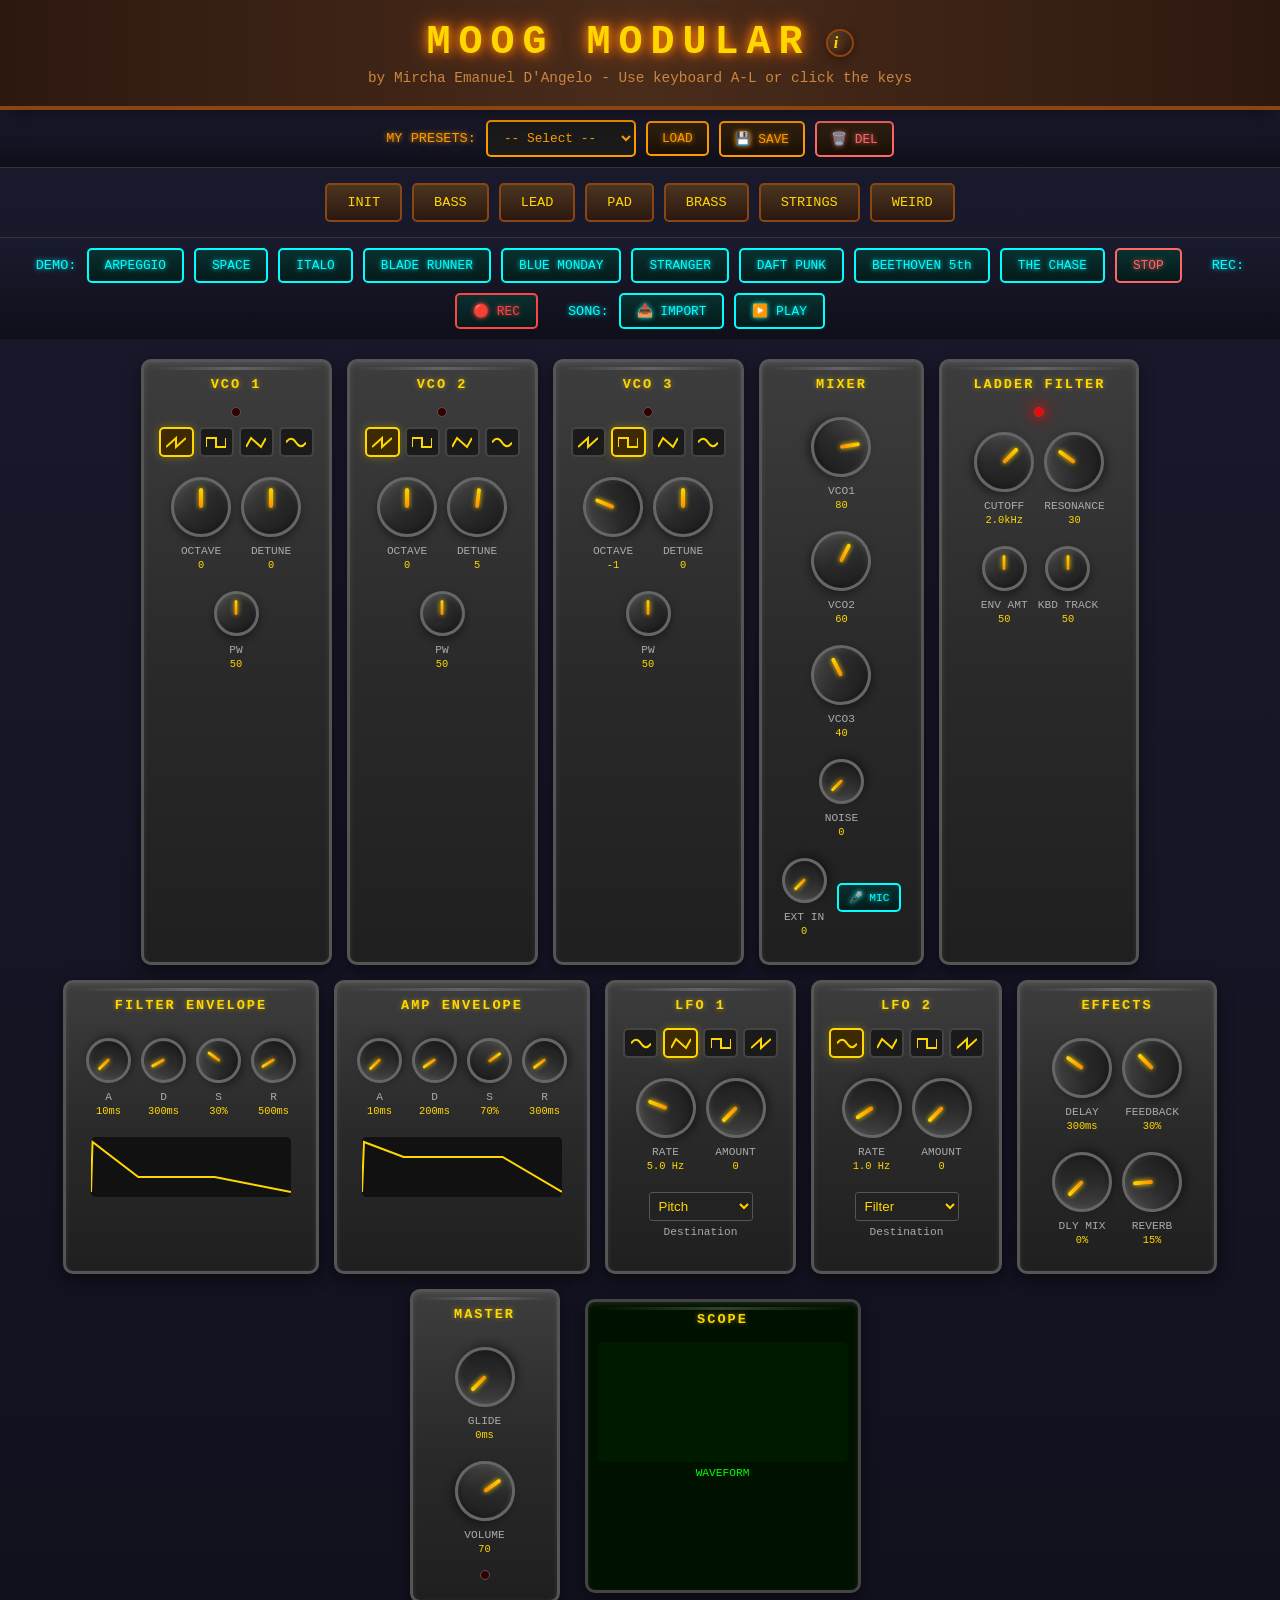
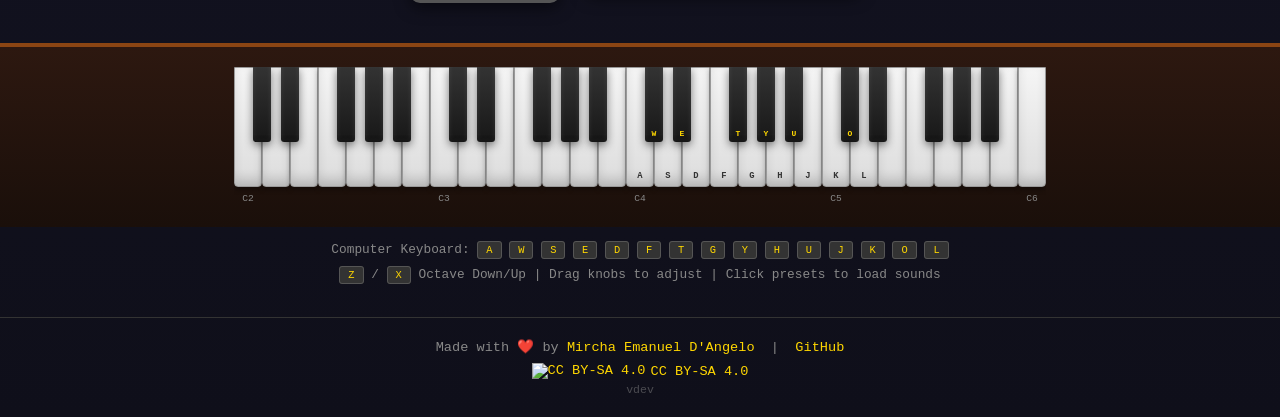
==== commit ee2e8982: "feat: add Ext In knob and MIC button to Mixer module" ====
--- a/index.html
+++ b/index.html
@@ -132,10 +132,6 @@
                     <div class="knob-value" id="vco1-pw-val">50</div>
                 </div>
             </div>
-            <div class="patch-section">
-                <div class="patch-point" data-type="input" data-module="vco1" data-param="pitch"></div>
-                <div class="patch-point-label">MOD IN</div>
-            </div>
         </div>
 
         <!-- VCO 2 -->
@@ -175,10 +171,6 @@
                     <div class="knob-value" id="vco2-pw-val">50</div>
                 </div>
             </div>
-            <div class="patch-section">
-                <div class="patch-point" data-type="input" data-module="vco2" data-param="pitch"></div>
-                <div class="patch-point-label">MOD IN</div>
-            </div>
         </div>
 
         <!-- VCO 3 -->
@@ -218,10 +210,6 @@
                     <div class="knob-value" id="vco3-pw-val">50</div>
                 </div>
             </div>
-            <div class="patch-section">
-                <div class="patch-point" data-type="input" data-module="vco3" data-param="pitch"></div>
-                <div class="patch-point-label">MOD IN</div>
-            </div>
         </div>
 
         <!-- Mixer -->
@@ -253,6 +241,16 @@
                     <div class="knob small" data-param="noise" data-min="0" data-max="100" data-value="0"></div>
                     <div class="knob-label">Noise</div>
                     <div class="knob-value" id="noise-val">0</div>
+                </div>
+            </div>
+            <div class="knob-row">
+                <div class="knob-container">
+                    <div class="knob small" data-param="ext-in" data-min="0" data-max="100" data-value="0"></div>
+                    <div class="knob-label">Ext In</div>
+                    <div class="knob-value" id="ext-in-val">0</div>
+                </div>
+                <div class="knob-container" style="justify-content:center;">
+                    <button class="demo-btn" id="mic-btn" style="font-size:0.7em;padding:6px 10px;">🎤 MIC</button>
                 </div>
             </div>
         </div>
@@ -285,10 +283,6 @@
                     <div class="knob-value" id="filter-kbd-val">50</div>
                 </div>
             </div>
-            <div class="patch-section">
-                <div class="patch-point" data-type="input" data-module="filter" data-param="filter"></div>
-                <div class="patch-point-label">MOD IN</div>
-            </div>
         </div>
 
         <!-- Filter ADSR -->
@@ -345,10 +339,6 @@
                 </div>
             </div>
             <canvas id="amp-env-display" width="200" height="60" aria-label="Amp envelope display" style="display:block;margin:10px auto;background:#111;border-radius:5px;"></canvas>
-            <div class="patch-section">
-                <div class="patch-point" data-type="input" data-module="amp" data-param="amp"></div>
-                <div class="patch-point-label">MOD IN</div>
-            </div>
         </div>
 
         <!-- LFO 1 -->
@@ -389,10 +379,6 @@
                 </select>
                 <div class="slider-label">Destination</div>
             </div>
-            <div class="patch-section">
-                <div class="patch-point" data-type="output" data-module="lfo1" data-param="lfo"></div>
-                <div class="patch-point-label">OUT</div>
-            </div>
         </div>
 
         <!-- LFO 2 -->
@@ -432,10 +418,6 @@
                     <option value="pw">Pulse Width</option>
                 </select>
                 <div class="slider-label">Destination</div>
-            </div>
-            <div class="patch-section">
-                <div class="patch-point" data-type="output" data-module="lfo2" data-param="lfo"></div>
-                <div class="patch-point-label">OUT</div>
             </div>
         </div>
 
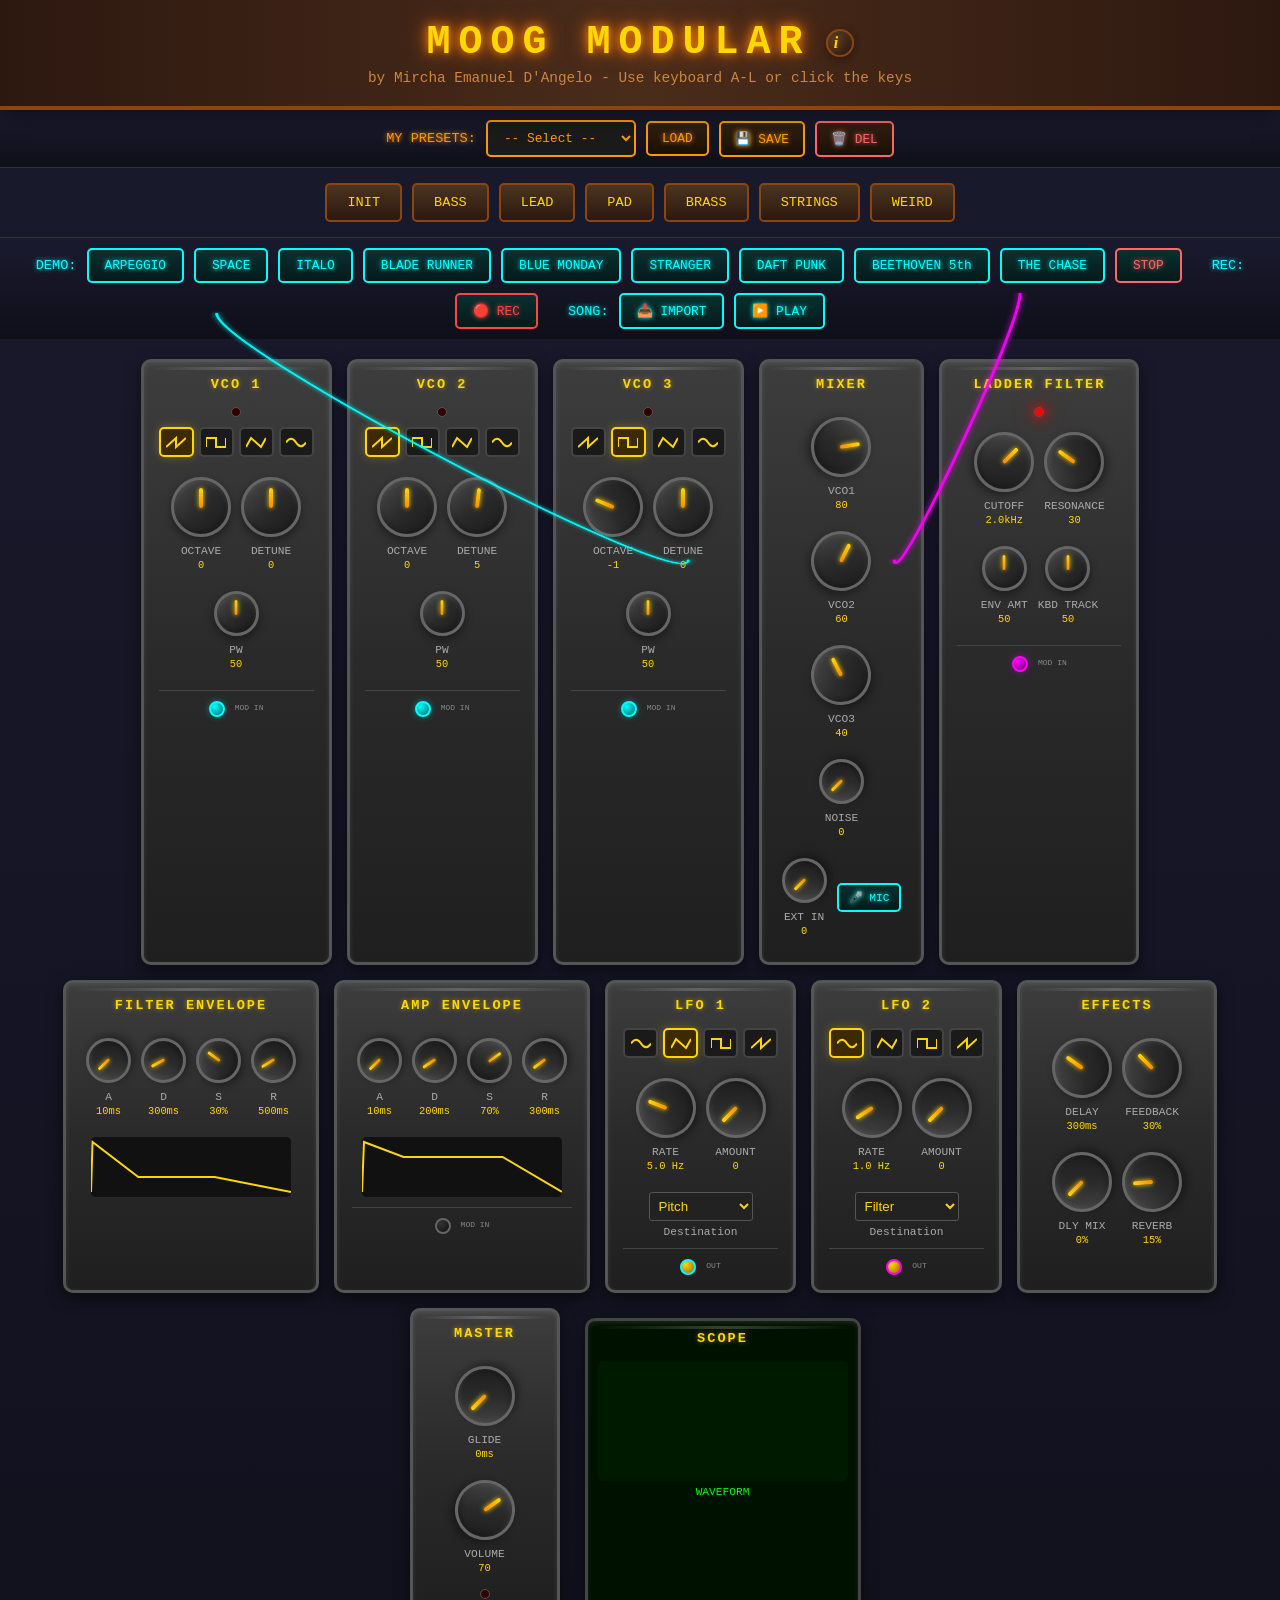
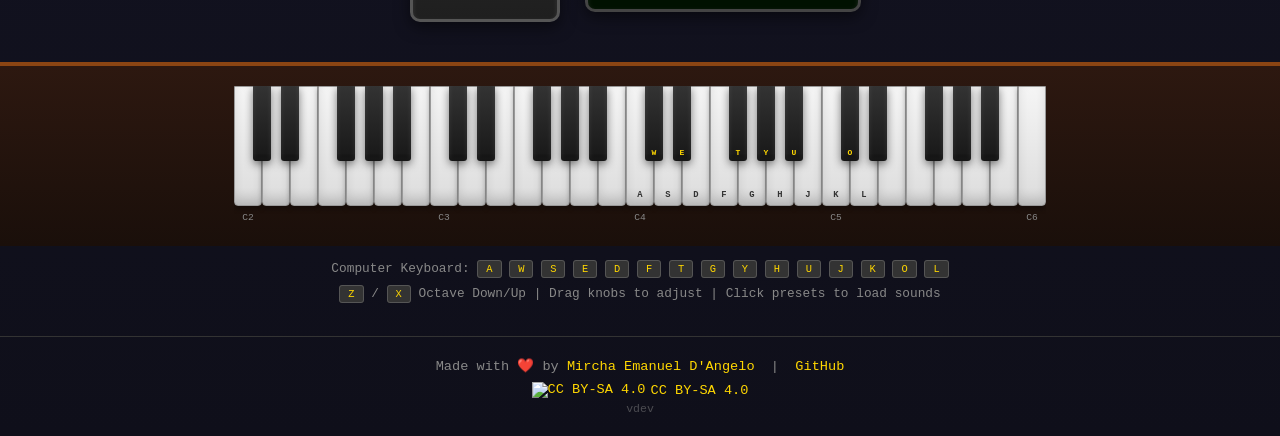
==== commit e18ea966: "Merge af4c193c065fb05dda8c65155b8dcad38f95a347 into 5dd672d6ba9435255b21475417986c0de8371578" ====
--- a/index.html
+++ b/index.html
@@ -132,6 +132,10 @@
                     <div class="knob-value" id="vco1-pw-val">50</div>
                 </div>
             </div>
+            <div class="patch-section">
+                <div class="patch-point" data-type="input" data-module="vco1" data-param="pitch"></div>
+                <div class="patch-point-label">MOD IN</div>
+            </div>
         </div>
 
         <!-- VCO 2 -->
@@ -171,6 +175,10 @@
                     <div class="knob-value" id="vco2-pw-val">50</div>
                 </div>
             </div>
+            <div class="patch-section">
+                <div class="patch-point" data-type="input" data-module="vco2" data-param="pitch"></div>
+                <div class="patch-point-label">MOD IN</div>
+            </div>
         </div>
 
         <!-- VCO 3 -->
@@ -210,6 +218,10 @@
                     <div class="knob-value" id="vco3-pw-val">50</div>
                 </div>
             </div>
+            <div class="patch-section">
+                <div class="patch-point" data-type="input" data-module="vco3" data-param="pitch"></div>
+                <div class="patch-point-label">MOD IN</div>
+            </div>
         </div>
 
         <!-- Mixer -->
@@ -283,6 +295,10 @@
                     <div class="knob-value" id="filter-kbd-val">50</div>
                 </div>
             </div>
+            <div class="patch-section">
+                <div class="patch-point" data-type="input" data-module="filter" data-param="filter"></div>
+                <div class="patch-point-label">MOD IN</div>
+            </div>
         </div>
 
         <!-- Filter ADSR -->
@@ -339,6 +355,10 @@
                 </div>
             </div>
             <canvas id="amp-env-display" width="200" height="60" aria-label="Amp envelope display" style="display:block;margin:10px auto;background:#111;border-radius:5px;"></canvas>
+            <div class="patch-section">
+                <div class="patch-point" data-type="input" data-module="amp" data-param="amp"></div>
+                <div class="patch-point-label">MOD IN</div>
+            </div>
         </div>
 
         <!-- LFO 1 -->
@@ -379,6 +399,10 @@
                 </select>
                 <div class="slider-label">Destination</div>
             </div>
+            <div class="patch-section">
+                <div class="patch-point" data-type="output" data-module="lfo1" data-param="lfo"></div>
+                <div class="patch-point-label">OUT</div>
+            </div>
         </div>
 
         <!-- LFO 2 -->
@@ -418,6 +442,10 @@
                     <option value="pw">Pulse Width</option>
                 </select>
                 <div class="slider-label">Destination</div>
+            </div>
+            <div class="patch-section">
+                <div class="patch-point" data-type="output" data-module="lfo2" data-param="lfo"></div>
+                <div class="patch-point-label">OUT</div>
             </div>
         </div>
 
